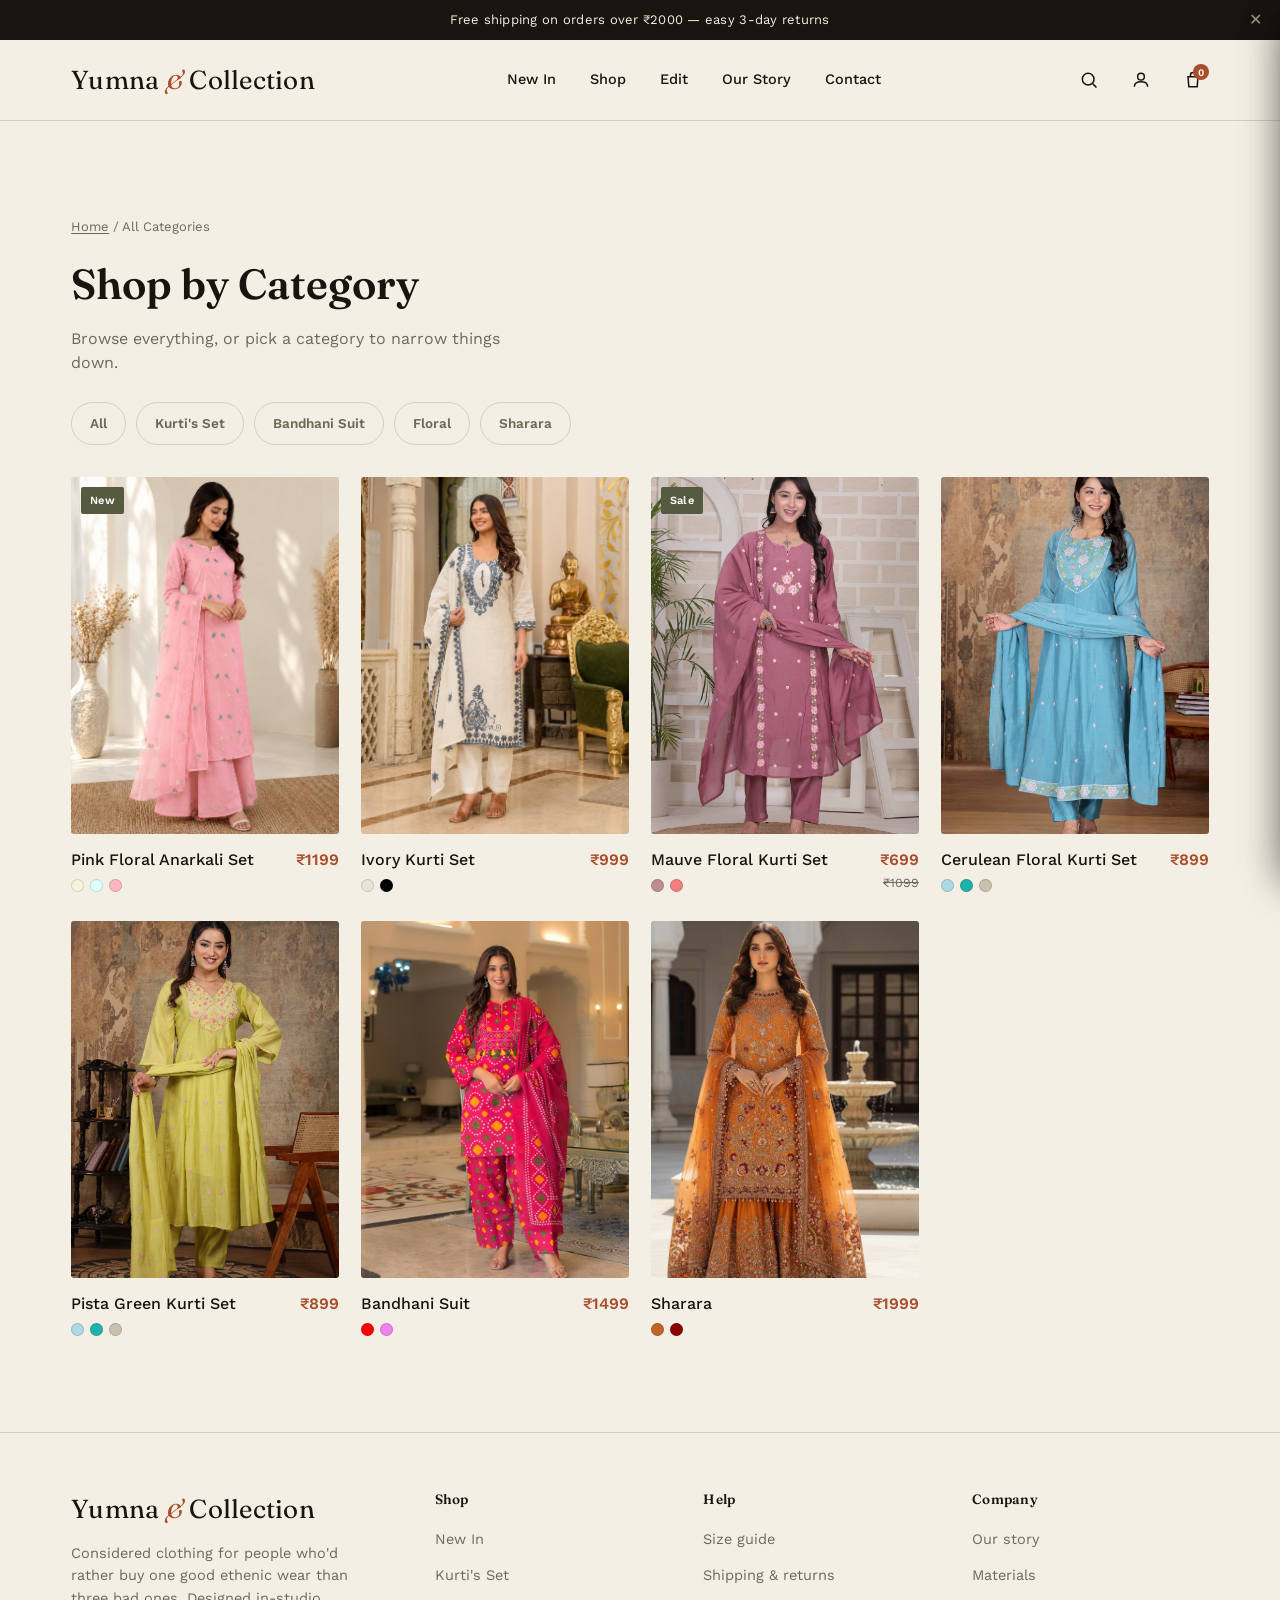
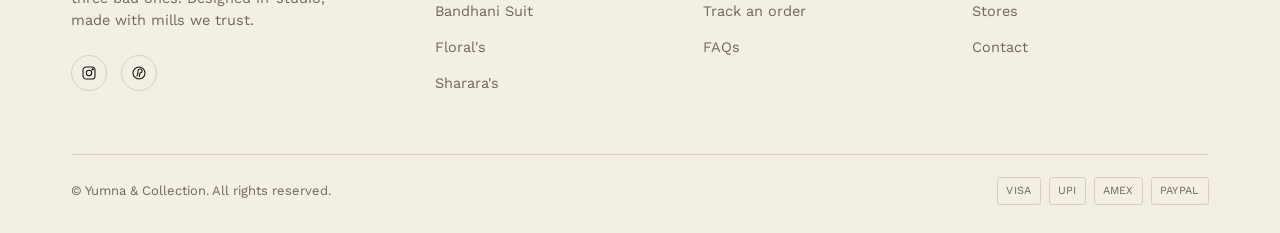
==== category.html @ 3f4271b2 "1 5" ====
<!DOCTYPE html>
<html lang="en">
<head>
    <meta charset="UTF-8">
    <meta name="viewport" content="width=device-width, initial-scale=1.0">
    <title>Shop by Category — Yumna Collection</title>
    <meta name="description" content="Browse Yumna Collection by category — Kurti's Set, Bandhani Suit, Floral, and Sharara.">
    <link rel="stylesheet" href="style.css">
    <link rel="stylesheet" href="responsive.css">
    <script src="script.js" defer></script>
    <script src="categories.js" defer></script>
    <link rel="preconnect" href="https://fonts.googleapis.com">
<link rel="preconnect" href="https://fonts.gstatic.com" crossorigin>
<link href="https://fonts.googleapis.com/css2?family=Fraunces:ital,opsz,wght@0,9..144,400;0,9..144,500;0,9..144,600;1,9..144,500&family=Work+Sans:wght@400;500;600&display=swap" rel="stylesheet">
</head>
<body>
    <!-- ================= ANNOUNCEMENT BAR ================= -->
<div class="announce" id="announceBar">
  Free shipping on orders over ₹2000 — easy 3-day returns
  <button id="announceClose" aria-label="Dismiss announcement">✕</button>
</div>

<!-- ================= HEADER =================
     Same header as index.html. Nav links point back to index.html's sections
     since those sections don't exist on this page. -->
<header class="site-header" id="siteHeader">
  <div class="wrap nav-row">
    <button class="menu-toggle" id="menuToggle" aria-label="Open menu" aria-expanded="false">
      <span></span><span></span><span></span>
    </button>

    <!-- REPLACE: brand name -->
    <a href="index.html" class="brand-mark">Yumna <em>&amp;</em> Collection</a>

    <nav class="primary-nav" aria-label="Primary">
      <a href="index.html#new-in">New In</a>
      <a href="index.html#category">Shop</a>
      <a href="index.html#lookbook">Edit</a>
      <a href="index.html#story">Our Story</a>
      <a href="index.html#contact">Contact</a>
    </nav>

    <div class="header-actions">
      <button class="icon-btn" id="searchOpen" aria-label="Search" aria-haspopup="true" aria-expanded="false">
        <svg viewBox="0 0 24 24" fill="none" stroke="currentColor" stroke-width="1.8"><circle cx="11" cy="11" r="7"/><line x1="21" y1="21" x2="16.65" y2="16.65"/></svg>
      </button>
      <a class="icon-btn" href="login.html" aria-label="Account, sign in or create account">
        <svg viewBox="0 0 24 24" fill="none" stroke="currentColor" stroke-width="1.8"><circle cx="12" cy="8" r="4"/><path d="M4 20c0-4 3.6-6 8-6s8 2 8 6"/></svg>
      </a>
      <button class="icon-btn bag-btn" id="cartOpen" aria-label="Bag" aria-haspopup="true" aria-expanded="false">
        <svg viewBox="0 0 24 24" fill="none" stroke="currentColor" stroke-width="1.8"><path d="M6 8h12l-1 12H7L6 8Z"/><path d="M9 8V6a3 3 0 0 1 6 0v2"/></svg>
        <span class="bag-count" id="bagCount" hidden>0</span>
      </button>
    </div>
  </div>
</header>

<!-- ================= MOBILE MENU PANEL ================= -->
<div class="scrim" id="scrim"></div>
<aside class="mobile-panel" id="mobilePanel">
  <div class="mobile-panel-head">
    <span class="brand-mark" style="font-size:20px;">Yumna <em>&amp;</em> Collection</span>
    <button class="icon-btn" id="panelClose" aria-label="Close menu">✕</button>
  </div>
  <nav aria-label="Mobile">
    <a href="index.html#new-in">New In</a>
    <a href="index.html#category">Shop</a>
    <a href="index.html#lookbook">Edit</a>
    <a href="index.html#story">Our Story</a>
    <a href="index.html#contact">Contact</a>
    <a href="login.html">Account</a>
  </nav>
</aside>

<!-- ================= SEARCH OVERLAY ================= -->
<!-- Filters the products already in the page (see .product-card below) — no backend needed. -->
<div class="search-overlay" id="searchOverlay">
  <div class="wrap search-overlay-inner">
    <div class="search-field">
      <svg viewBox="0 0 24 24" fill="none" stroke="currentColor" stroke-width="1.8"><circle cx="11" cy="11" r="7"/><line x1="21" y1="21" x2="16.65" y2="16.65"/></svg>
      <input type="text" id="searchInput" placeholder="Search products…" autocomplete="off" aria-label="Search products">
      <button class="icon-btn" id="searchClose" aria-label="Close search">✕</button>
    </div>
    <p class="search-hint" id="searchHint">Start typing to search across all products.</p>
    <div class="search-results" id="searchResults"></div>
  </div>
</div>

<!-- ================= CART DRAWER ================= -->
<!-- Client-side cart: items are stored in the browser's localStorage under "yc_cart",
     so they persist between visits on the same device/browser, including here. -->
<div class="scrim" id="cartScrim"></div>
<aside class="cart-drawer" id="cartDrawer" aria-label="Shopping bag">
  <div class="cart-head">
    <h3>Your Bag</h3>
    <button class="icon-btn" id="cartClose" aria-label="Close bag">✕</button>
  </div>
  <div class="cart-items" id="cartItems"><!-- populated by script.js --></div>
  <div class="cart-empty" id="cartEmpty">
    <p>Your bag is empty.</p>
  </div>
  <div class="cart-footer" id="cartFooter">
    <div class="cart-subtotal">
      <span>Subtotal</span>
      <strong id="cartSubtotal">₹0</strong>
    </div>
    <button class="btn btn-primary cart-checkout" id="cartCheckout">Checkout</button>
  </div>
</aside>

<main id="top">

  <!-- ================= CATEGORY PAGE HEAD ================= -->
  <section class="section category-page-head">
    <div class="wrap">
      <p class="breadcrumb"><a href="index.html">Home</a> / <span id="categoryTitle">All Categories</span></p>
      <h1 id="categoryHeading">Shop by Category</h1>
      <p class="lede">Browse everything, or pick a category to narrow things down.</p>

      <!-- data-cat on each tab must match a data-category value on the
           .product-card elements below, and the ?cat= value used in
           index.html's category-rail links. -->
      <div class="category-tabs" role="tablist" id="categoryTabs">
        <a href="category.html?cat=all" class="category-tab" data-cat="all">All</a>
        <a href="category.html?cat=kurti" class="category-tab" data-cat="kurti">Kurti's Set</a>
        <a href="category.html?cat=bandhani" class="category-tab" data-cat="bandhani">Bandhani Suit</a>
        <a href="category.html?cat=floral" class="category-tab" data-cat="floral">Floral</a>
        <a href="category.html?cat=sharara" class="category-tab" data-cat="sharara">Sharara</a>
      </div>
    </div>
  </section>

  <!-- ================= FILTERED PRODUCT GRID ================= -->
  <section class="section" style="padding-top:0;">
    <div class="wrap">

      <p class="category-empty" id="categoryEmpty" hidden>
        No products in this category yet — check back soon, or browse another category above.
      </p>

      <div class="product-grid">

        <!-- Same product cards as index.html's "This week's edit" — kept in sync
             manually since this is a static site. Each needs data-category so
             the tabs above can filter it; everything else (data-id/name/price/
             image) is what the cart and search already use. -->
        <div class="product-card" data-id="p1" data-name="Pink Floral Anarkali Set" data-price="1199" data-image="home/image/ph-main1.png" data-category="floral">
          <div class="product-media">
            <span class="product-tag">New</span>
            <img class="ph main" src="home/image/ph-main1.png" alt="Pink Floral Anarkali Set">
            <img class="ph alt" src="home/image/ph-alt1.png" alt="Pink Floral Anarkali Set Backview">
            <button class="product-quickadd">Quick add</button>
          </div>
          <div class="product-info">
            <div>
              <h3>Pink Floral Anarkali Set</h3>
              <div class="swatches">
                <i style="background:beige"></i><i style="background:lightcyan"></i><i style="background:lightpink"></i>
              </div>
            </div>
            <div class="product-price"><span class="now">₹1199</span></div>
          </div>
        </div>

        <div class="product-card" data-id="p2" data-name="Ivory Kurti Set" data-price="999" data-image="home/image/ph-main2.png" data-category="kurti">
          <div class="product-media">
            <img class="ph main" src="home/image/ph-main2.png" alt="Ivory Kurti Set">
            <img class="ph alt" src="home/image/ph-alt2.png" alt="Ivory Kurti Set backview">
            <button class="product-quickadd">Quick add</button>
          </div>
          <div class="product-info">
            <div>
              <h3>Ivory Kurti Set</h3>
              <div class="swatches">
                <i style="background:#e9e4d8"></i><i style="background:black"></i>
              </div>
            </div>
            <div class="product-price"><span class="now">₹999</span></div>
          </div>
        </div>

        <div class="product-card" data-id="p3" data-name="Mauve Floral Kurti Set" data-price="699" data-image="home/image/ph-main3.jpeg" data-category="kurti">
          <div class="product-media">
            <span class="product-tag">Sale</span>
            <img class="ph main" src="home/image/ph-main3.jpeg" alt="Mauve Floral Kurti Set">
            <img class="ph alt" src="home/image/ph-alt3.png" alt="Mauve Floral Kurta Set Backview">
            <button class="product-quickadd">Quick add</button>
          </div>
          <div class="product-info">
            <div>
              <h3>Mauve Floral Kurti Set</h3>
              <div class="swatches">
                <i style="background:rosybrown"></i><i style="background:lightcoral"></i>
              </div>
            </div>
            <div class="product-price"><span class="now">₹699</span><span class="was">₹1099</span></div>
          </div>
        </div>

        <div class="product-card" data-id="p4" data-name="Cerulean Floral Kurti Set" data-price="899" data-image="home/image/ph-main4.jfif" data-category="floral">
          <div class="product-media">
            <img class="ph main" src="home/image/ph-main4.jfif" alt="Cerulean Floral Kurti Set">
            <img class="ph alt" src="home/image/ph-alt4.png" alt="Cerulean Floral Set Backview">
            <button class="product-quickadd">Quick add</button>
          </div>
          <div class="product-info">
            <div>
              <h3>Cerulean Floral Kurti Set</h3>
              <div class="swatches">
                <i style="background:lightblue"></i><i style="background:lightseagreen"></i><i style="background:#c9c0af"></i>
              </div>
            </div>
            <div class="product-price"><span class="now">₹899</span></div>
          </div>
        </div>
		
		<div class="product-card" data-id="p5" data-name="Pista Green Kurti Set" data-price="899" data-image="home/image/ph-main4.jfif" data-category="kurti">
          <div class="product-media">
            <img class="ph main" src="home/image/kurti-category (1).jpeg" alt="Pista Green Kurti Set">
            <img class="ph alt" src="home/image/kurti-category back 1.png" alt="Pista Green Kurti Set">
            <button class="product-quickadd">Quick add</button>
          </div>
          <div class="product-info">
            <div>
              <h3>Pista Green Kurti Set</h3>
              <div class="swatches">
                <i style="background:lightblue"></i><i style="background:lightseagreen"></i><i style="background:#c9c0af"></i>
              </div>
            </div>
            <div class="product-price"><span class="now">₹899</span></div>
          </div>
        </div>

        <div class="product-card" data-id="p6" data-name="Bandhani Suit" data-price="1499" data-image="home/image/bandhani.png" data-category="Bandhani">
          <div class="product-media">
            <img class="ph main" src="home/image/bandhani.png" alt="Bandhani Suit">
            <img class="ph alt" src="home/image/bandhani-back.png" alt="Bandhani Suit backview">
            <button class="product-quickadd">Quick add</button>
          </div>
          <div class="product-info">
            <div>
              <h3>Bandhani Suit</h3>
              <div class="swatches">
                <i style="background:red"></i><i style="background:violet"></i>
              </div>
            </div>
            <div class="product-price"><span class="now">₹1499</span></div>
          </div>
        </div>

        <div class="product-card" data-id="p7" data-name="Sharara" data-price="1999" data-image="home/image/bandhani.png" data-category="Bandhani">
          <div class="product-media">
            <img class="ph main" src="home/image/sharara.png" alt="Sharara">
            <img class="ph alt" src="home/image/sharara-back.png" alt="Sharara backview">
            <button class="product-quickadd">Quick add</button>
          </div>
          <div class="product-info">
            <div>
              <h3>Sharara</h3>
              <div class="swatches">
                <i style="background:#C26426"></i><i style="background:darkred"></i>
              </div>
            </div>
            <div class="product-price"><span class="now">₹1999</span></div>
          </div>
        </div>

        <!-- No Bandhani Suit or Sharara products yet — add new .product-card
             blocks here with data-category="bandhani" or data-category="sharara"
             (copy one of the blocks above) and they'll show up under those tabs
             automatically. -->

      </div>
    </div>
  </section>

</main>

<!-- ================= FOOTER ================= -->
<footer>
  <div class="wrap">
    <div class="footer-grid">
      <div class="footer-brand">
        <!-- REPLACE: brand name -->
        <span class="brand-mark">Yumna <em>&amp;</em> Collection</span>
        <p>Considered clothing for people who'd rather buy one good ethenic wear than three bad ones. Designed in-studio, made with mills we trust.</p>
        <div class="footer-social" aria-label="Social links">
          <a href="https://www.instagram.com/" aria-label="Instagram"><svg viewBox="0 0 24 24" fill="none" stroke="currentColor" stroke-width="1.6"><rect x="3" y="3" width="18" height="18" rx="5"/><circle cx="12" cy="12" r="4"/><circle cx="17.5" cy="6.5" r="1"/></svg></a>
          <a href="https://in.pinterest.com/" aria-label="Pinterest"><svg viewBox="0 0 24 24" fill="none" stroke="currentColor" stroke-width="1.6"><circle cx="12" cy="12" r="9"/><path d="M9 17c1-3 1.5-6 1.5-8a3 3 0 1 1 3 3c-.5 2-1 4.5-1 6"/></svg></a>
        </div>
      </div>

      <div class="footer-col">
        <h4>Shop</h4>
        <ul>
          <li><a href="index.html#bestsellers">New In</a></li>
          <li><a href="category.html?cat=kurti">Kurti's Set</a></li>
          <li><a href="category.html?cat=bandhani">Bandhani Suit</a></li>
          <li><a href="category.html?cat=floral">Floral's</a></li>
          <li><a href="category.html?cat=sharara">Sharara's</a></li>
        </ul>
      </div>

      <div class="footer-col">
        <h4>Help</h4>
        <ul>
          <li><a href="#">Size guide</a></li>
          <li><a href="#">Shipping &amp; returns</a></li>
          <li><a href="#">Track an order</a></li>
          <li><a href="#">FAQs</a></li>
        </ul>
      </div>

      <div class="footer-col">
        <h4>Company</h4>
        <ul>
          <li><a href="index.html#story">Our story</a></li>
          <li><a href="#">Materials</a></li>
          <li><a href="#">Stores</a></li>
          <li><a href="index.html#contact">Contact</a></li>
        </ul>
      </div>
    </div>

    <div class="footer-bottom">
      <span>© <span id="year"></span> Yumna &amp; Collection. All rights reserved.</span>
      <div class="payments">
        <span>VISA</span><span>UPI</span><span>AMEX</span><span>PAYPAL</span>
      </div>
    </div>
  </div>
</footer>

<button class="to-top" id="toTop" aria-label="Back to top">
  <svg viewBox="0 0 24 24" fill="none" stroke="currentColor" stroke-width="2"><path d="M12 19V5M5 12l7-7 7 7"/></svg>
</button>
</body>
</html>
---- style.css ----
/* =====================================================================
   DESIGN TOKENS
   Change these and the whole site restyles.
===================================================================== */
:root{
  --ink:        #18140f;   /* near-black text / dark surfaces */
  --ivory:      #f4efe4;   /* main background */
  --paper:      #fbf8f2;   /* card / raised surface */
  --clay:       #a94e2d;   /* primary accent — buttons, prices, links */
  --olive:      #565a40;   /* secondary accent — tags, small marks */
  --line:       #d8cfbd;   /* borders / dividers */
  --muted:      #6f6858;   /* secondary text */

  --font-display: 'Fraunces', Georgia, serif;
  --font-body:    'Work Sans', -apple-system, sans-serif;

  --container: 1240px;
  --gutter: clamp(20px, 4vw, 56px);
}

*,*::before,*::after{ box-sizing: border-box; }
html{ scroll-behavior: smooth; }
@media (prefers-reduced-motion: reduce){
  html{ scroll-behavior: auto; }
  *{ animation-duration: 0.001ms !important; transition-duration: 0.001ms !important; }
}

body{
  margin:0;
  background: var(--ivory);
  color: var(--ink);
  font-family: var(--font-body);
  font-size: 16px;
  line-height: 1.55;
  -webkit-font-smoothing: antialiased;
}

img{ max-width:100%; display:block; }
a{ color:inherit; text-decoration:none; }
button{ font-family:inherit; cursor:pointer; }
ul{ margin:0; padding:0; list-style:none; }
h1,h2,h3,h4{ margin:0; font-family: var(--font-display); font-weight:600; }
p{ margin:0; }

.wrap{
  max-width: var(--container);
  margin-inline:auto;
  padding-inline: var(--gutter);
}

:focus-visible{
  outline: 2px solid var(--clay);
  outline-offset: 3px;
}

/* placeholder-image helper: a soft frame so swapped-in photos read as intentional crops */
.ph{
  width:100%; height:100%; object-fit:cover; display:block;
  background: var(--paper);
}

/* =====================================================================
   ANNOUNCEMENT BAR
===================================================================== */
.announce{
  background: var(--ink);
  color: var(--ivory);
  text-align:center;
  font-size: 13px;
  letter-spacing: .02em;
  padding: 10px var(--gutter);
  position: relative;
}
.announce button{
  position:absolute; right:14px; top:50%; transform:translateY(-50%);
  background:none; border:none; color: var(--ivory); opacity:.6;
  font-size:16px; line-height:1; padding:4px;
}
.announce button:hover{ opacity:1; }

/* =====================================================================
   HEADER
===================================================================== */
header.site-header{
  position: sticky; top:0; z-index: 60;
  background: var(--ivory);
  border-bottom: 1px solid var(--line);
  transition: box-shadow .25s ease, padding .25s ease;
}
header.site-header.is-scrolled{
  box-shadow: 0 6px 20px -12px rgba(24,20,15,.35);
}
.nav-row{
  display:flex; align-items:center; justify-content:space-between;
  padding-block: 20px;
  transition: padding-block .25s ease;
}
header.site-header.is-scrolled .nav-row{ padding-block: 12px; }

.brand-mark{
  font-family: var(--font-display);
  font-size: 26px;
  letter-spacing: .01em;
  white-space: nowrap;
}
.brand-mark em{ font-style: italic; color: var(--clay); }

nav.primary-nav{ display:flex; gap: 34px; }
nav.primary-nav a{
  font-size: 14.5px;
  font-weight: 500;
  position: relative;
  padding-block: 4px;
}
nav.primary-nav a::after{
  content:"";
  position:absolute; left:0; right:0; bottom:-2px;
  height:1px; background: var(--ink);
  transform: scaleX(0); transform-origin: right;
  transition: transform .25s ease;
}
nav.primary-nav a:hover::after{ transform: scaleX(1); transform-origin: left; }

.header-actions{ display:flex; align-items:center; gap: 20px; }
.icon-btn{
  background:none; border:none; padding:6px;
  display:flex; align-items:center; justify-content:center;
  color: var(--ink);
}
.icon-btn svg{ width:20px; height:20px; }
.bag-btn{ position:relative; }
.bag-count{
  position:absolute; top:0; right:0;
  background: var(--clay); color:#fff;
  font-size:10px; font-weight:600;
  width:16px; height:16px; border-radius:50%;
  display:flex; align-items:center; justify-content:center;
}

.menu-toggle{
  display:none; background:none; border:none;
  width: 30px; height:20px; position:relative;
}
.menu-toggle span{
  position:absolute; left:0; right:0; height:2px; background:var(--ink);
  transition: transform .25s ease, opacity .25s ease, top .25s ease;
}
.menu-toggle span:nth-child(1){ top:0; }
.menu-toggle span:nth-child(2){ top:9px; }
.menu-toggle span:nth-child(3){ top:18px; }
.menu-toggle.is-open span:nth-child(1){ top:9px; transform: rotate(45deg); }
.menu-toggle.is-open span:nth-child(2){ opacity:0; }
.menu-toggle.is-open span:nth-child(3){ top:9px; transform: rotate(-45deg); }

/* =====================================================================
   HERO
===================================================================== */
.hero{
  position: relative;
  padding-block: clamp(40px, 6vw, 72px);
}
.hero-grid{
  display:grid;
  grid-template-columns: 0.95fr 1.15fr;
  align-items:center;
  gap: clamp(24px, 5vw, 64px);
}
.hero-copy{ opacity:0; transform: translateY(18px); animation: rise .8s ease forwards .15s; }
.hero-eyebrow{
  color: var(--olive);
  font-size: 13.5px;
  font-weight: 600;
  margin-bottom: 18px;
}
.hero h1{
  font-size: clamp(38px, 5.2vw, 68px);
  line-height: 1.04;
  letter-spacing: -0.01em;
}
.hero h1 .accent{ font-style: italic; color: var(--clay); font-weight:500; }
.hero p.lede{
  margin-top: 22px;
  max-width: 42ch;
  color: var(--muted);
  font-size: 17px;
}
.hero-ctas{ display:flex; gap:16px; margin-top: 34px; flex-wrap:wrap; }

.btn{
  display:inline-flex; align-items:center; gap:10px;
  padding: 14px 28px;
  font-size: 14.5px; font-weight:600;
  border-radius: 2px;
  border:1px solid var(--ink);
  transition: background .2s ease, color .2s ease, border-color .2s ease, transform .15s ease;
}
.btn-primary{ background: var(--ink); color: var(--ivory); }
.btn-primary:hover{ background: var(--clay); border-color: var(--clay); transform: translateY(-1px); }
.btn-ghost{ background:transparent; color:var(--ink); }
.btn-ghost:hover{ background: var(--ink); color: var(--ivory); }

.hero-stats{
  display:flex; gap: 34px; margin-top: 46px;
  padding-top: 26px; border-top: 1px solid var(--line);
  max-width: 46ch;
}
.hero-stats div strong{ display:block; font-family: var(--font-display); font-size: 22px; }
.hero-stats div span{ font-size: 12.5px; color: var(--muted); }

.hero-media{
  position:relative;
  opacity:0; transform: translateY(18px); animation: rise .8s ease forwards .3s;
}
.hero-media .frame-1{
  aspect-ratio: 4/5; overflow:hidden; border-radius: 3px;
}
.hero-media .frame-2{
  position:absolute; width: 45%; aspect-ratio: 3/4;
  bottom: -8%; left: -12%;
  border: 6px solid var(--ivory);
  overflow:hidden; border-radius: 3px;
  box-shadow: 0 20px 40px -18px rgba(24,20,15,.4);
}
.hero-tag{
  position:absolute; top: 24px; right: -18px;
  background: var(--paper); border:1px solid var(--line);
  padding: 12px 16px; border-radius: 2px;
  font-size: 12.5px; max-width: 170px;
  box-shadow: 0 14px 30px -18px rgba(24,20,15,.35);
}
.hero-tag:hover{
  background-color: var(--clay);
  color: #fff;
  transition: 0.3s;
}
.hero-tag strong{ display:block; font-family: var(--font-display); font-size:15px; margin-bottom:2px; }

@keyframes rise{ to{ opacity:1; transform: translateY(0); } }

/* =====================================================================
   CATEGORY RAIL
===================================================================== */
.section{ padding-block: clamp(56px, 8vw, 96px); }
.section-head{
  display:flex; align-items:flex-end; justify-content:space-between;
  gap: 24px; margin-bottom: 36px; flex-wrap:wrap;
}
.section-head h2{ font-size: clamp(28px, 3.4vw, 40px); }
.section-head p{ color: var(--muted); max-width: 46ch; margin-top:10px; }
.section-link{ font-size:14px; font-weight:600; border-bottom:1px solid var(--ink); padding-bottom:2px; white-space:nowrap; }

.category-rail{
  display:grid;
  grid-template-columns: repeat(4, 1fr);
  gap: 18px;
}
.category-card{
  position:relative; aspect-ratio: 3/4; overflow:hidden; border-radius:3px;
  display:flex; align-items:flex-end;
}
.category-card img{ position:absolute; inset:0; width:100%; height:100%; object-fit:cover; transition: transform .5s ease; }
.category-card:hover img{ transform: scale(1.06); }
.category-card::after{
  content:""; position:absolute; inset:0;
  background: linear-gradient(180deg, rgba(24,20,15,0) 45%, rgba(24,20,15,.62) 100%);
}
.category-card .label{
  position:relative; z-index:1; color:#fff; padding: 20px;
  font-family: var(--font-display); font-size: 20px;
}
.category-card .label span{
  display:block; font-family: var(--font-body); font-size:12.5px; font-weight:500;
  opacity:.85; margin-top:4px;
}

/* =====================================================================
   PRODUCT GRID
===================================================================== */
.product-grid{
  display:grid;
  grid-template-columns: repeat(4, 1fr);
  gap: 28px 22px;
}
.product-card{ display:flex; flex-direction:column; }
.product-media{
  position:relative; aspect-ratio: 3/4; overflow:hidden; border-radius:3px;
  background: var(--paper);
}
.product-media img{
  position:absolute; inset:0; width:100%; height:100%; object-fit:cover;
  transition: opacity .35s ease;
}
.product-media img.alt{ opacity:0; }
.product-card:hover .product-media img.main{ opacity:0; }
.product-card:hover .product-media img.alt{ opacity:1; }

.product-quickadd{
  position:absolute; left:10px; right:10px; bottom:10px;
  background: var(--ivory); border:1px solid var(--ink);
  font-size:12.5px; font-weight:600; padding:10px;
  text-align:center; border-radius:2px;
  opacity:0; transform: translateY(8px);
  transition: opacity .2s ease, transform .2s ease, background .2s ease, color .2s ease;
}
.product-card:hover .product-quickadd{ opacity:1; transform:translateY(0); }
.product-quickadd:hover{ background: var(--ink); color: var(--ivory); }

.product-tag{
  position:absolute; top:10px; left:10px; z-index:2;
  background: var(--olive); color:#fff; font-size:11px; font-weight:600;
  padding: 5px 9px; border-radius: 2px; letter-spacing:.02em;
}

.product-info{ padding-top: 14px; display:flex; justify-content:space-between; gap:10px; }
.product-info h3{ font-size:16px; font-weight:500; font-family: var(--font-body); }
.product-info .swatches{ margin-top:6px; display:flex; gap:6px; }
.product-info .swatches i{ width:13px; height:13px; border-radius:50%; display:inline-block; border:1px solid rgba(0,0,0,.15); }
.product-price{ text-align:right; white-space:nowrap; }
.product-price .now{ font-weight:600; color: var(--clay); }
.product-price .was{ display:block; font-size:12.5px; color: var(--muted); text-decoration: line-through; }

/* =====================================================================
   LOOKBOOK BANNER
===================================================================== */
.lookbook{
  position: relative;
  min-height: 65vh;
  display:flex; align-items:center;
  overflow:hidden;
  color:#fff;
}
.lookbook img{
  position:absolute; inset:0; width:100%; height:100%; object-fit:cover;
  z-index:0; transform: scale(1.02);
}
.lookbook::before{
  content:""; position:absolute; inset:0; z-index:1;
  background: linear-gradient(100deg, rgba(20,17,12,.78) 0%, rgba(20,17,12,.35) 55%, rgba(20,17,12,0) 85%);
}
.lookbook-content{ position:relative; z-index:2; max-width: 480px; }
.lookbook-content .hero-eyebrow{ color: #d8cfbd; }
.lookbook-content h2{ font-size: clamp(30px, 4vw, 46px); color:#fff; line-height:1.1; }
.lookbook-content p{ margin-top:18px; color: rgba(255,255,255,.82); max-width: 40ch; }
.lookbook-content .btn-ghost{ border-color:#fff; color:#fff; margin-top: 28px; }
.lookbook-content .btn-ghost:hover{ background:#fff; color: var(--ink); }

/* =====================================================================
   VALUES / STORY STRIP
===================================================================== */
.values{
  display:grid; grid-template-columns: repeat(3,1fr);
  gap: 40px;
  border-top:1px solid var(--line); border-bottom:1px solid var(--line);
  padding-block: 48px;
}
.value-item .glyph{
  width:40px; height:40px; margin-bottom:18px;
  color: var(--clay);
}
.value-item h3{ font-size:18px; margin-bottom:8px; }
.value-item p{ color: var(--muted); font-size:14.5px; max-width: 34ch; }

/* /* =====================================================================
   GALLERY STRI[
===================================================================== 
.gallery-strip{
  display:grid; grid-template-columns: repeat(5,1fr); gap:14px;
}
.gallery-strip a{ position:relative; aspect-ratio: 1/1; overflow:hidden; border-radius:3px; }
.gallery-strip img{ width:100%; height:100%; object-fit:cover; transition: transform .5s ease; }
.gallery-strip a:hover img{ transform: scale(1.08); }
.gallery-strip a::after{
  content: attr(data-tag); position:absolute; left:10px; bottom:10px; color:#fff;
  font-size:12px; font-weight:600; opacity:0; transition:opacity .2s ease;
}
.gallery-strip a:hover::after{ opacity:1; }
.gallery-strip a::before{
  content:""; position:absolute; inset:0; background: rgba(24,20,15,.25);
  opacity:0; transition:opacity .2s ease;
}
.gallery-strip a:hover::before{ opacity:1; } */

/* =====================================================================
   NEWSLETTER
===================================================================== */
.newsletter{
  background: var(--ink); color: var(--ivory);
  border-radius: 4px;
  padding: clamp(36px, 5vw, 56px);
  display:grid; grid-template-columns: 1.1fr 1fr; gap: 30px; align-items:center;
}
.newsletter h2{ color:#fff; font-size: clamp(24px, 2.6vw, 32px); }
.newsletter p{ color: rgba(244,239,228,.7); margin-top:10px; max-width: 42ch; }
.newsletter-form{ display:flex; gap:10px; flex-wrap:wrap; }
.newsletter-form input{
  flex:1; min-width: 200px;
  background: transparent; border:1px solid rgba(244,239,228,.4);
  color:#fff; padding: 14px 16px; border-radius:2px; font-size:14.5px;
}
.newsletter-form input::placeholder{ color: rgba(244,239,228,.55); }
.newsletter-form input:focus{ outline:none; border-color:#fff; }
.newsletter-form button{
  background: var(--clay); color:#fff; border:none;
  padding: 14px 26px; font-weight:600; font-size:14.5px; border-radius:2px;
  transition: background .2s ease;
}
.newsletter-form button:hover{ background:#c25d38; }
.newsletter-note{
  font-size:12.5px; margin-top:10px; color: rgba(244,239,228,.65); min-height: 18px;
}
.newsletter-note.success{ color: #cfe0b8; }

/* =====================================================================
   FOOTER
===================================================================== */
footer{ border-top:1px solid var(--line); padding-block: 56px 28px; }
.footer-grid{
  display:grid; grid-template-columns: 1.4fr repeat(3, 1fr); gap: 32px;
}
.footer-brand p{ color: var(--muted); font-size:14.5px; margin-top:14px; max-width:32ch; }
.footer-social{ display:flex; gap:14px; margin-top:22px; }
.footer-social a{
  width:36px; height:36px; border:1px solid var(--line); border-radius:50%;
  display:flex; align-items:center; justify-content:center; transition: background .2s ease, color .2s ease;
}
.footer-social a:hover{ background: var(--ink); color: var(--ivory); }
.footer-social svg{ width:16px; height:16px; }

.footer-col h4{ font-size:13.5px; font-weight:600; margin-bottom:18px; letter-spacing:.02em; }
.footer-col ul li{ margin-bottom:11px; }
.footer-col a{ font-size:14.5px; color: var(--muted); transition: color .15s ease; }
.footer-col a:hover{ color: var(--ink); }

.footer-bottom{
  margin-top: 48px; padding-top: 22px; border-top:1px solid var(--line);
  display:flex; justify-content:space-between; align-items:center; flex-wrap:wrap; gap:12px;
  font-size:13px; color: var(--muted);
}
.footer-bottom .payments{ display:flex; gap:8px; }
.footer-bottom .payments span{
  border:1px solid var(--line); border-radius:3px; padding:4px 8px; font-size:11px; letter-spacing:.03em;
}

/* back to top */
.to-top{
  position: fixed; right: 22px; bottom: 22px; z-index: 50;
  width: 44px; height:44px; border-radius:50%;
  background: var(--ink); color: var(--ivory); border:none;
  display:flex; align-items:center; justify-content:center;
  opacity:0; pointer-events:none; transform: translateY(10px);
  transition: opacity .25s ease, transform .25s ease;
}
.to-top.is-visible{ opacity:1; pointer-events:auto; transform:translateY(0); }
.to-top svg{ width:18px; height:18px; }

/* =====================================================================
   MOBILE MENU PANEL
===================================================================== */
.mobile-panel{
  position: fixed; inset: 0 0 0 auto; width: min(340px, 86vw);
  background: var(--ivory); z-index: 90;
  transform: translateX(100%); transition: transform .3s ease;
  padding: 22px var(--gutter); overflow-y:auto;
  box-shadow: -14px 0 40px -20px rgba(0,0,0,.4);
}
.mobile-panel.is-open{ transform: translateX(0); }
.mobile-panel-head{ display:flex; justify-content:space-between; align-items:center; margin-bottom: 30px; }
.mobile-panel nav a{
  display:block; padding: 14px 0; font-size: 18px; font-family: var(--font-display);
  border-bottom: 1px solid var(--line);
}
.scrim{
  position:fixed; inset:0; background: rgba(24,20,15,.4); z-index:80;
  opacity:0; pointer-events:none; transition: opacity .3s ease;
}
.scrim.is-visible{ opacity:1; pointer-events:auto; }
/* =====================================================================
   SEARCH OVERLAY
   Paste this whole block onto the END of your existing style.css.
   It relies on --ivory, --clay, --font-display, --font-body and
   .icon-btn / .wrap already being defined earlier in that file.
===================================================================== */
.search-overlay{
  position: fixed; inset: 0; z-index: 95;
  background: rgba(24,20,15,.92);
  color: var(--ivory);
  opacity: 0; pointer-events: none;
  transform: translateY(-8px);
  transition: opacity .25s ease, transform .25s ease;
  overflow-y: auto;
}
.search-overlay.is-open{ opacity: 1; pointer-events: auto; transform: translateY(0); }
.search-overlay-inner{ padding-block: clamp(60px, 10vh, 110px) 60px; }

.search-field{
  display:flex; align-items:center; gap: 16px;
  border-bottom: 1px solid rgba(244,239,228,.35);
  padding-bottom: 18px;
}
.search-field svg{ width:22px; height:22px; flex-shrink:0; opacity:.8; }
.search-field input{
  flex:1; background:none; border:none; color:#fff;
  font-family: var(--font-display); font-size: clamp(22px, 3.4vw, 34px);
  outline: none;
}
.search-field input::placeholder{ color: rgba(244,239,228,.45); }
.search-field .icon-btn{ color:#fff; }

.search-hint{ margin-top: 18px; font-size: 13.5px; color: rgba(244,239,228,.55); }

.search-results{ margin-top: 26px; display:flex; flex-direction:column; gap: 4px; }
.search-result{
  display:flex; align-items:center; gap: 16px; width:100%;
  padding: 12px 8px; border-radius: 3px; text-align:left;
  background:none; border:none; color:inherit; font:inherit;
  transition: background .15s ease;
}
.search-result:hover, .search-result:focus-visible{ background: rgba(244,239,228,.08); }
.search-result img{
  width: 52px; height: 66px; object-fit: cover; border-radius: 2px; flex-shrink:0;
}
.search-result .sr-info{ flex:1; min-width:0; }
.search-result .sr-info h4{ font-family: var(--font-body); font-weight:500; font-size:15px; }
.search-result .sr-price{ font-weight:600; color: var(--clay); font-size:14px; white-space:nowrap; }
.search-no-results{ font-size: 14px; color: rgba(244,239,228,.6); padding: 12px 8px; }








/* Page-specific layout — only used on this page, so it's kept here
     instead of in style.css. Relies on --ink, --ivory, --paper, --line,
     --muted, --clay, --font-body, --font-display and .btn / .btn-primary
     already being defined in style.css. */
.auth-page{
    min-height: 100vh;
    display:flex; align-items:center; justify-content:center;
    padding: var(--gutter, 24px);
    background: var(--ivory);
  }
  .auth-card{
    width: 100%; max-width: 420px;
    background: var(--paper);
    border: 1px solid var(--line);
    border-radius: 4px;
    padding: clamp(28px, 5vw, 44px);
  }
  .auth-brand{ text-align:center; margin-bottom: 30px; }
  .auth-brand .brand-mark{ font-size: 24px; }
  .auth-tabs{
    display:flex; border: 1px solid var(--line); border-radius: 3px;
    overflow:hidden; margin-bottom: 28px;
  }
  .auth-tabs button{
    flex:1; padding: 12px; font-size: 14px; font-weight:600;
    background: transparent; border:none; color: var(--muted);
    transition: background .2s ease, color .2s ease;
  }
  .auth-tabs button.is-active{ background: var(--ink); color: var(--ivory); }
  .auth-form{ display:none; flex-direction:column; gap: 16px; }
  .auth-form.is-active{ display:flex; }
  .auth-field{ display:flex; flex-direction:column; gap: 6px; }
  .auth-field label{ font-size: 13px; font-weight:600; }
  .auth-field input{
    padding: 12px 14px; border: 1px solid var(--line); border-radius: 2px;
    font-family: var(--font-body); font-size: 14.5px; background: var(--ivory);
  }
  .auth-field input:focus{ outline: none; border-color: var(--ink); }
  .auth-error{ font-size: 12.5px; color: var(--clay); min-height: 16px; }
  .auth-submit{ margin-top: 4px; justify-content:center; }
  .auth-foot{
    text-align:center; margin-top: 22px; font-size: 13.5px; color: var(--muted);
  }
  .auth-foot a{ font-weight:600; color: var(--ink); border-bottom: 1px solid var(--ink); }
  .auth-back{
    display:inline-flex; align-items:center; gap:8px;
    font-size: 13.5px; margin-bottom: 22px; color: var(--muted);
  }
  .auth-back:hover{ color: var(--ink); }


  /* =====================================================================
   CART DRAWER
   Paste this whole block onto the END of your existing style.css,
   after the search-overlay block you added earlier.
   Relies on --ink, --ivory, --paper, --line, --muted, --clay,
   --font-display, --font-body, .icon-btn, .btn, .btn-primary and
   .scrim (used by your mobile menu) already being defined.
===================================================================== */
.cart-drawer{
  position: fixed; inset: 0 0 0 auto; width: min(420px, 92vw);
  background: var(--ivory); z-index: 96;
  transform: translateX(100%); transition: transform .3s ease;
  display:flex; flex-direction:column;
  box-shadow: -14px 0 40px -20px rgba(0,0,0,.4);
}
.cart-drawer.is-open{ transform: translateX(0); }

.cart-head{
  display:flex; align-items:center; justify-content:space-between;
  padding: 22px var(--gutter, 24px);
  border-bottom: 1px solid var(--line);
}
.cart-head h3{ font-size: 20px; }

.cart-items{
  flex:1; overflow-y:auto; padding: 12px var(--gutter, 24px);
  display:flex; flex-direction:column; gap: 18px;
}
.cart-line{
  display:flex; gap: 14px; padding-block: 14px;
  border-bottom: 1px solid var(--line);
}
.cart-line img{
  width: 68px; height: 86px; object-fit:cover; border-radius:2px; flex-shrink:0;
  background: var(--paper);
}
.cart-line-info{ flex:1; display:flex; flex-direction:column; gap:6px; min-width:0; }
.cart-line-info h4{ font-family: var(--font-body); font-weight:500; font-size:15px; }
.cart-line-info .cart-line-price{ font-size: 13.5px; color: var(--muted); }
.cart-line-controls{
  display:flex; align-items:center; justify-content:space-between; margin-top:auto;
}
.qty-stepper{
  display:flex; align-items:center; border:1px solid var(--line); border-radius:2px;
}
.qty-stepper button{
  background:none; border:none; width:26px; height:26px; font-size:15px; line-height:1;
  display:flex; align-items:center; justify-content:center; color: var(--ink);
}
.qty-stepper button:hover{ background: var(--paper); }
.qty-stepper span{ min-width: 22px; text-align:center; font-size:13.5px; }
.cart-line-remove{
  background:none; border:none; font-size:12.5px; color: var(--muted);
  text-decoration:underline; text-underline-offset:2px;
}
.cart-line-remove:hover{ color: var(--clay); }

.cart-empty{
  flex:1; display:flex; align-items:center; justify-content:center;
  color: var(--muted); font-size:14.5px; padding: 40px var(--gutter, 24px);
}

.cart-footer{
  padding: 20px var(--gutter, 24px) 26px;
  border-top: 1px solid var(--line);
}
.cart-subtotal{
  display:flex; justify-content:space-between; align-items:center;
  font-size: 15px; margin-bottom: 16px;
}
.cart-subtotal strong{ font-family: var(--font-display); font-size: 19px; }
.cart-checkout{ width:100%; justify-content:center; }

.icon-btn.bag-btn{ position: relative; }

@media (max-width: 480px){
  .cart-drawer{ width: 100vw; }
}




/* =====================================================================
   CATEGORY PAGE (category.html)
   Paste this whole block onto the END of your existing style.css,
   after the search-overlay and cart-drawer blocks you added earlier.
   Relies on --ink, --ivory, --muted, --line, --clay, --font-display
   already being defined.
===================================================================== */
.category-page-head{ padding-bottom: 32px; }
.breadcrumb{
  font-size: 13px; color: var(--muted); margin-bottom: 14px;
}
.breadcrumb a{ color: var(--muted); text-decoration: underline; text-underline-offset: 2px; }
.breadcrumb a:hover{ color: var(--ink); }

.category-page-head h1{ font-size: clamp(28px, 3.6vw, 42px); }
.category-page-head .lede{ color: var(--muted); margin-top: 10px; max-width: 46ch; }

.category-tabs{
  display:flex; flex-wrap:wrap; gap: 10px;
  margin-top: 26px;
}
.category-tab{
  padding: 10px 18px;
  border: 1px solid var(--line);
  border-radius: 999px;
  background: transparent;
  font-size: 13.5px; font-weight: 600;
  color: var(--muted);
  transition: background .2s ease, color .2s ease, border-color .2s ease;
}
.category-tab:hover{ border-color: var(--ink); color: var(--ink); }
.category-tab.is-active{
  background: var(--ink); border-color: var(--ink); color: var(--ivory);
}

.category-empty{
  text-align:center; color: var(--muted); font-size: 14.5px;
  padding: 60px 20px; border: 1px dashed var(--line); border-radius: 4px;
  margin-bottom: 12px;
}

@media (max-width: 640px){
  .category-tabs{ gap: 8px; }
  .category-tab{ padding: 9px 14px; font-size: 13px; }
}
---- responsive.css ----
/* =====================================================================
   RESPONSIVE
===================================================================== */
@media (max-width: 1024px){
  .category-rail{ grid-template-columns: repeat(2,1fr); }
  .product-grid{ grid-template-columns: repeat(2,1fr); }
  .gallery-strip{ grid-template-columns: repeat(3,1fr); }
  .footer-grid{ grid-template-columns: 1fr 1fr; }
  .values{ grid-template-columns: 1fr; gap:28px; }
}

@media (max-width: 860px){
  nav.primary-nav{ display:none; }
  .menu-toggle{ display:block; }
  .header-actions{ gap:12px; }
  .hero-grid{ grid-template-columns: 1fr; }
  .hero-media{ order:-1; }
  .hero-media .frame-2{ display:none; }
  .hero-tag{ display:none; }
  .lookbook{ min-height: 52vh; }
  .newsletter{ grid-template-columns: 1fr; }
}

@media (max-width: 640px){
  .category-rail{ grid-template-columns: repeat(2,1fr); gap:10px; }
  .product-grid{ grid-template-columns: repeat(2,1fr); gap: 20px 12px; }
  .gallery-strip{ grid-template-columns: repeat(3,1fr); gap:8px; }
  .footer-grid{ grid-template-columns: 1fr 1fr; gap: 26px 16px; }
  .hero-stats{ gap: 20px; }
  .section{ padding-block: 48px; }
}

@media (max-width: 420px){
  .category-rail{ grid-template-columns: 1fr 1fr; }
  .gallery-strip{ grid-template-columns: repeat(2,1fr); }
}
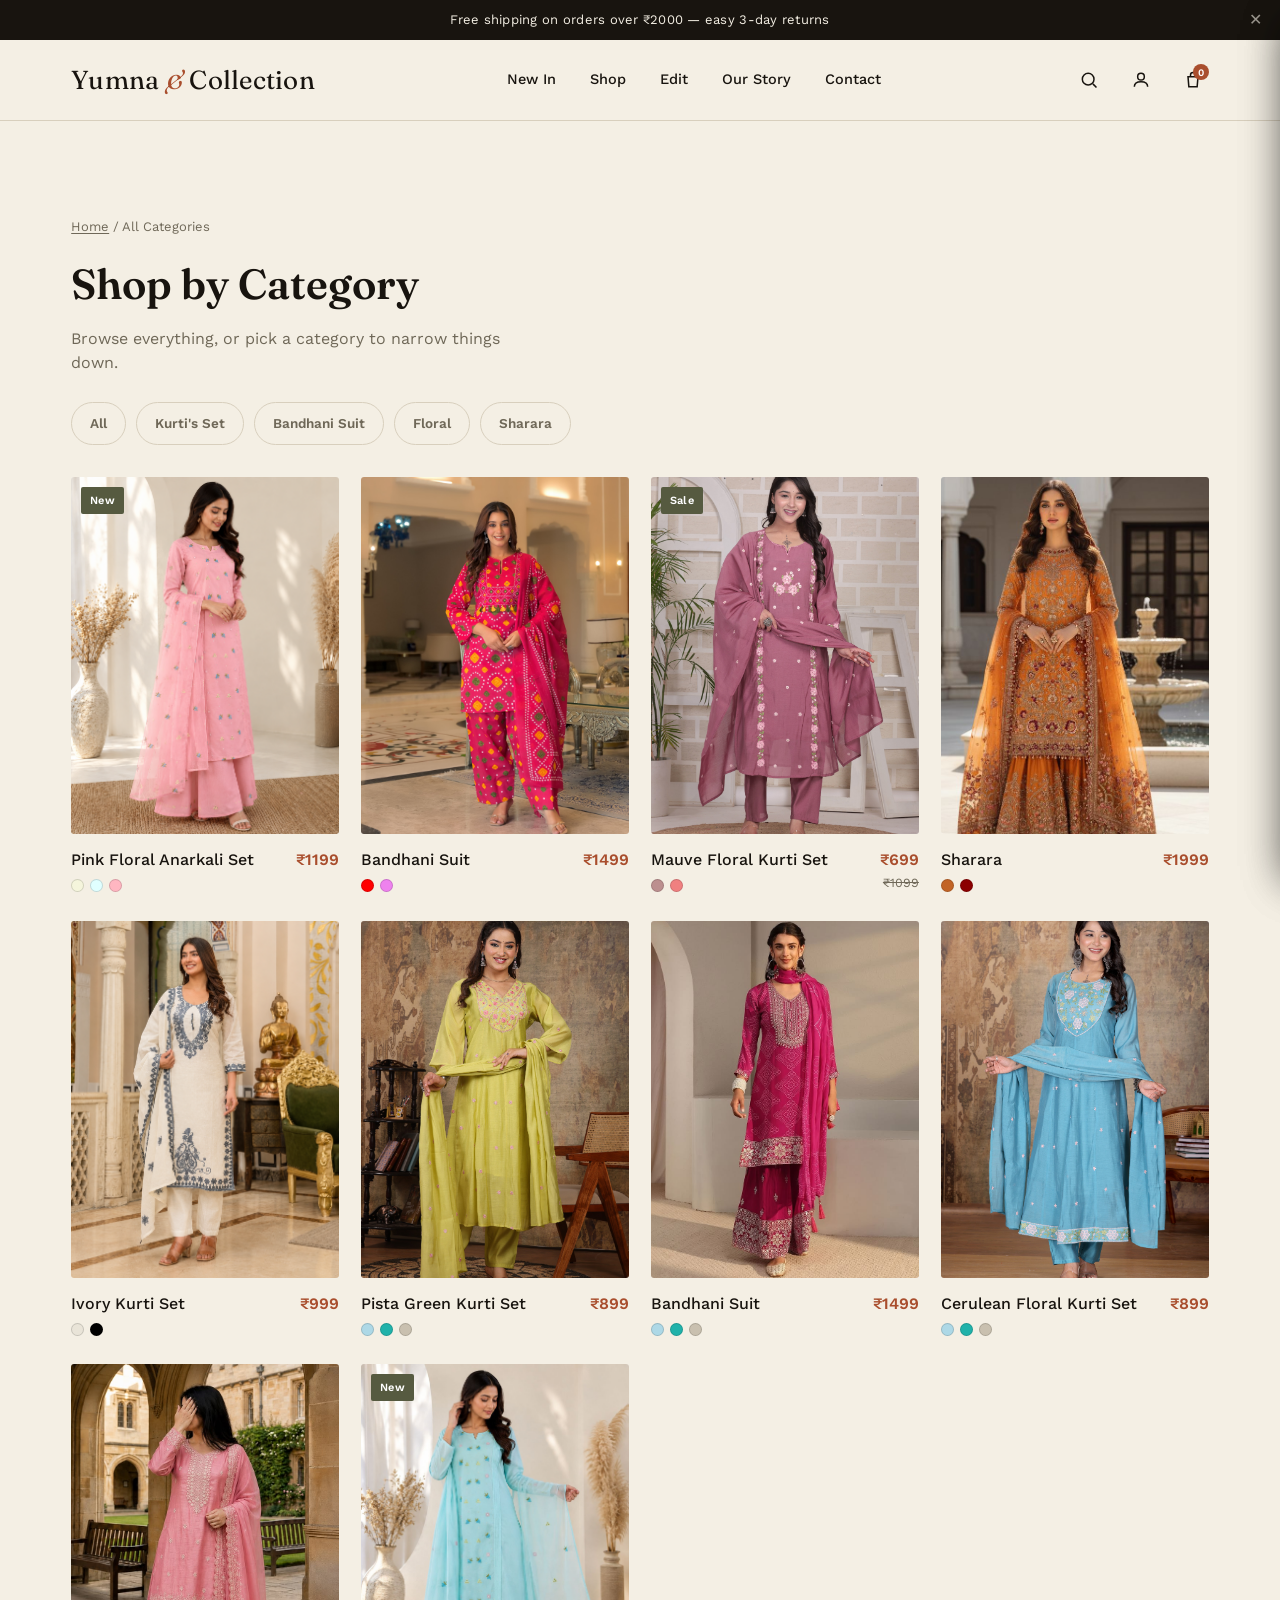
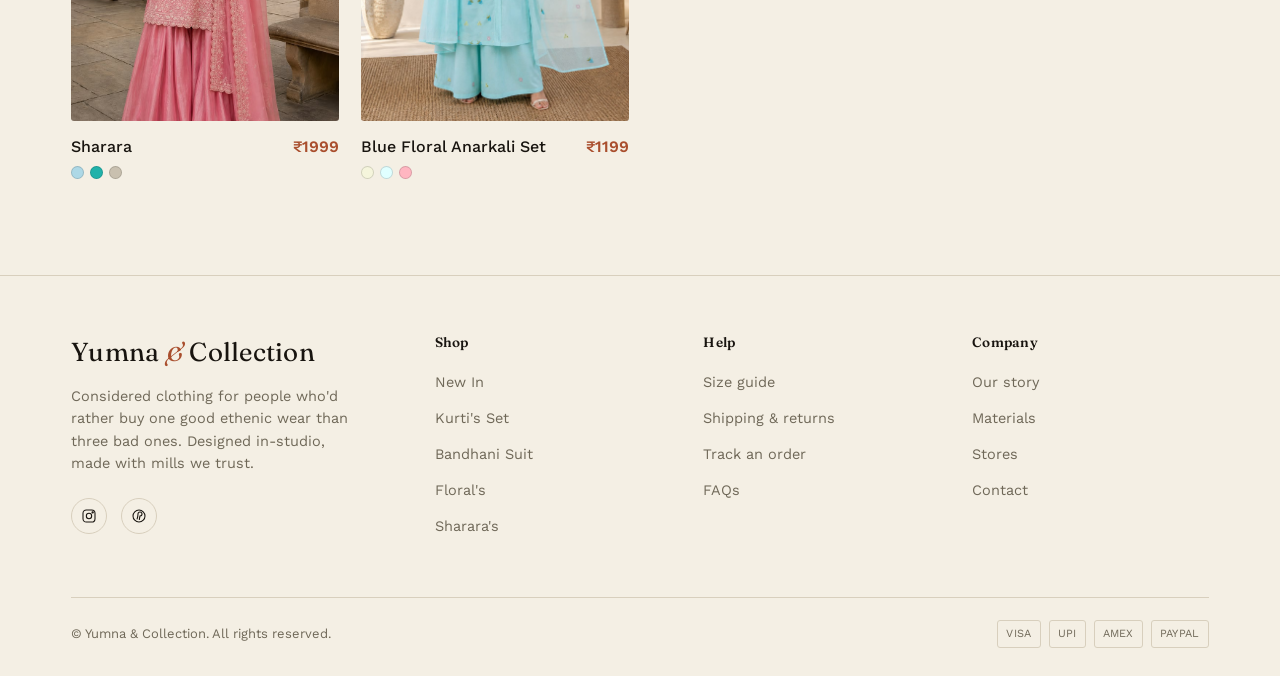
==== commit 3c000edf: "4 5" ====
--- a/category.html
+++ b/category.html
@@ -162,20 +162,20 @@
           </div>
         </div>
 
-        <div class="product-card" data-id="p2" data-name="Ivory Kurti Set" data-price="999" data-image="home/image/ph-main2.png" data-category="kurti">
-          <div class="product-media">
-            <img class="ph main" src="home/image/ph-main2.png" alt="Ivory Kurti Set">
-            <img class="ph alt" src="home/image/ph-alt2.png" alt="Ivory Kurti Set backview">
-            <button class="product-quickadd">Quick add</button>
-          </div>
-          <div class="product-info">
-            <div>
-              <h3>Ivory Kurti Set</h3>
-              <div class="swatches">
-                <i style="background:#e9e4d8"></i><i style="background:black"></i>
-              </div>
-            </div>
-            <div class="product-price"><span class="now">₹999</span></div>
+        <div class="product-card" data-id="p2" data-name="Bandhani Suit" data-price="1499" data-image="home/image/bandhani.png" data-category="Bandhani">
+          <div class="product-media">
+            <img class="ph main" src="home/image/bandhani.png" alt="Bandhani Suit">
+            <img class="ph alt" src="home/image/bandhani-back.png" alt="Bandhani Suit backview">
+            <button class="product-quickadd">Quick add</button>
+          </div>
+          <div class="product-info">
+            <div>
+              <h3>Bandhani Suit</h3>
+              <div class="swatches">
+                <i style="background:red"></i><i style="background:violet"></i>
+              </div>
+            </div>
+            <div class="product-price"><span class="now">₹1499</span></div>
           </div>
         </div>
 
@@ -197,7 +197,75 @@
           </div>
         </div>
 
-        <div class="product-card" data-id="p4" data-name="Cerulean Floral Kurti Set" data-price="899" data-image="home/image/ph-main4.jfif" data-category="floral">
+        <div class="product-card" data-id="p4" data-name="Sharara" data-price="1999" data-image="home/image/bandhani.png" data-category="Bandhani">
+          <div class="product-media">
+            <img class="ph main" src="home/image/sharara.png" alt="Sharara">
+            <img class="ph alt" src="home/image/sharara-back.png" alt="Sharara backview">
+            <button class="product-quickadd">Quick add</button>
+          </div>
+          <div class="product-info">
+            <div>
+              <h3>Sharara</h3>
+              <div class="swatches">
+                <i style="background:#C26426"></i><i style="background:darkred"></i>
+              </div>
+            </div>
+            <div class="product-price"><span class="now">₹1999</span></div>
+          </div>
+        </div>
+
+        <div class="product-card" data-id="p5" data-name="Ivory Kurti Set" data-price="999" data-image="home/image/ph-main2.png" data-category="kurti">
+          <div class="product-media">
+            <img class="ph main" src="home/image/ph-main2.png" alt="Ivory Kurti Set">
+            <img class="ph alt" src="home/image/ph-alt2.png" alt="Ivory Kurti Set backview">
+            <button class="product-quickadd">Quick add</button>
+          </div>
+          <div class="product-info">
+            <div>
+              <h3>Ivory Kurti Set</h3>
+              <div class="swatches">
+                <i style="background:#e9e4d8"></i><i style="background:black"></i>
+              </div>
+            </div>
+            <div class="product-price"><span class="now">₹999</span></div>
+          </div>
+        </div>
+
+        <div class="product-card" data-id="p6" data-name="Pista Green Kurti Set" data-price="899" data-image="home/image/ph-main4.jfif" data-category="kurti">
+          <div class="product-media">
+            <img class="ph main" src="home/image/kurti-category (1).jpeg" alt="Pista Green Kurti Set">
+            <img class="ph alt" src="home/image/kurti-category back 1.png" alt="Pista Green Kurti Set">
+            <button class="product-quickadd">Quick add</button>
+          </div>
+          <div class="product-info">
+            <div>
+              <h3>Pista Green Kurti Set</h3>
+              <div class="swatches">
+                <i style="background:lightblue"></i><i style="background:lightseagreen"></i><i style="background:#c9c0af"></i>
+              </div>
+            </div>
+            <div class="product-price"><span class="now">₹899</span></div>
+          </div>
+        </div>
+
+        <div class="product-card" data-id="p7" data-name="Bandhani Suit" data-price="1499" data-image="home/image/bandhani suit (1).jfif" data-category="Bandhani">
+          <div class="product-media">
+            <img class="ph main" src="home/image/bandhani suit (1).jfif" alt="Bandhani Suit">
+            <img class="ph alt" src="home/image/bandhani1 back.png" alt="Bandhani Suit back">
+            <button class="product-quickadd">Quick add</button>
+          </div>
+          <div class="product-info">
+            <div>
+              <h3>Bandhani Suit</h3>
+              <div class="swatches">
+                <i style="background:lightblue"></i><i style="background:lightseagreen"></i><i style="background:#c9c0af"></i>
+              </div>
+            </div>
+            <div class="product-price"><span class="now">₹1499</span></div>
+          </div>
+        </div>
+
+        <div class="product-card" data-id="p8" data-name="Cerulean Floral Kurti Set" data-price="899" data-image="home/image/ph-main4.jfif" data-category="floral">
           <div class="product-media">
             <img class="ph main" src="home/image/ph-main4.jfif" alt="Cerulean Floral Kurti Set">
             <img class="ph alt" src="home/image/ph-alt4.png" alt="Cerulean Floral Set Backview">
@@ -213,62 +281,42 @@
             <div class="product-price"><span class="now">₹899</span></div>
           </div>
         </div>
-		
-		<div class="product-card" data-id="p5" data-name="Pista Green Kurti Set" data-price="899" data-image="home/image/ph-main4.jfif" data-category="kurti">
-          <div class="product-media">
-            <img class="ph main" src="home/image/kurti-category (1).jpeg" alt="Pista Green Kurti Set">
-            <img class="ph alt" src="home/image/kurti-category back 1.png" alt="Pista Green Kurti Set">
-            <button class="product-quickadd">Quick add</button>
-          </div>
-          <div class="product-info">
-            <div>
-              <h3>Pista Green Kurti Set</h3>
+
+        <div class="product-card" data-id="p9" data-name="Sharara" data-price="899" data-image="home/image/sharara suit (1).jfif" data-category="Sharara">
+          <div class="product-media">
+            <img class="ph main" src="home/image/sharara suit (1).jfif" alt="Sharara">
+            <img class="ph alt" src="home/image/Sharara 1 back.png" alt="Sharara Backview">
+            <button class="product-quickadd">Quick add</button>
+          </div>
+          <div class="product-info">
+            <div>
+              <h3>Sharara</h3>
               <div class="swatches">
                 <i style="background:lightblue"></i><i style="background:lightseagreen"></i><i style="background:#c9c0af"></i>
               </div>
             </div>
-            <div class="product-price"><span class="now">₹899</span></div>
-          </div>
-        </div>
-
-        <div class="product-card" data-id="p6" data-name="Bandhani Suit" data-price="1499" data-image="home/image/bandhani.png" data-category="Bandhani">
-          <div class="product-media">
-            <img class="ph main" src="home/image/bandhani.png" alt="Bandhani Suit">
-            <img class="ph alt" src="home/image/bandhani-back.png" alt="Bandhani Suit backview">
-            <button class="product-quickadd">Quick add</button>
-          </div>
-          <div class="product-info">
-            <div>
-              <h3>Bandhani Suit</h3>
-              <div class="swatches">
-                <i style="background:red"></i><i style="background:violet"></i>
-              </div>
-            </div>
-            <div class="product-price"><span class="now">₹1499</span></div>
-          </div>
-        </div>
-
-        <div class="product-card" data-id="p7" data-name="Sharara" data-price="1999" data-image="home/image/bandhani.png" data-category="Bandhani">
-          <div class="product-media">
-            <img class="ph main" src="home/image/sharara.png" alt="Sharara">
-            <img class="ph alt" src="home/image/sharara-back.png" alt="Sharara backview">
-            <button class="product-quickadd">Quick add</button>
-          </div>
-          <div class="product-info">
-            <div>
-              <h3>Sharara</h3>
-              <div class="swatches">
-                <i style="background:#C26426"></i><i style="background:darkred"></i>
-              </div>
-            </div>
             <div class="product-price"><span class="now">₹1999</span></div>
           </div>
         </div>
 
-        <!-- No Bandhani Suit or Sharara products yet — add new .product-card
-             blocks here with data-category="bandhani" or data-category="sharara"
-             (copy one of the blocks above) and they'll show up under those tabs
-             automatically. -->
+        <div class="product-card" data-id="p10" data-name="Blue Floral Anarkali Set" data-price="1199" data-image="home/image/kurti-category (1).jpeg" data-category="Kurti">
+          <div class="product-media">
+            <span class="product-tag">New</span>
+            <img class="ph main" src="home/image/kurti-category (9).jpeg" alt="blue Floral Anarkali Set">
+            <img class="ph alt" src="home/image/ph-alt1.png" alt="blue Floral Anarkali Set Backview">
+            <button class="product-quickadd">Quick add</button>
+          </div>
+          <div class="product-info">
+            <div>
+              <h3>Blue Floral Anarkali Set</h3>
+              <div class="swatches">
+                <i style="background:beige"></i><i style="background:lightcyan"></i><i style="background:lightpink"></i>
+              </div>
+            </div>
+            <div class="product-price"><span class="now">₹1199</span></div>
+          </div>
+        </div>
+
 
       </div>
     </div>
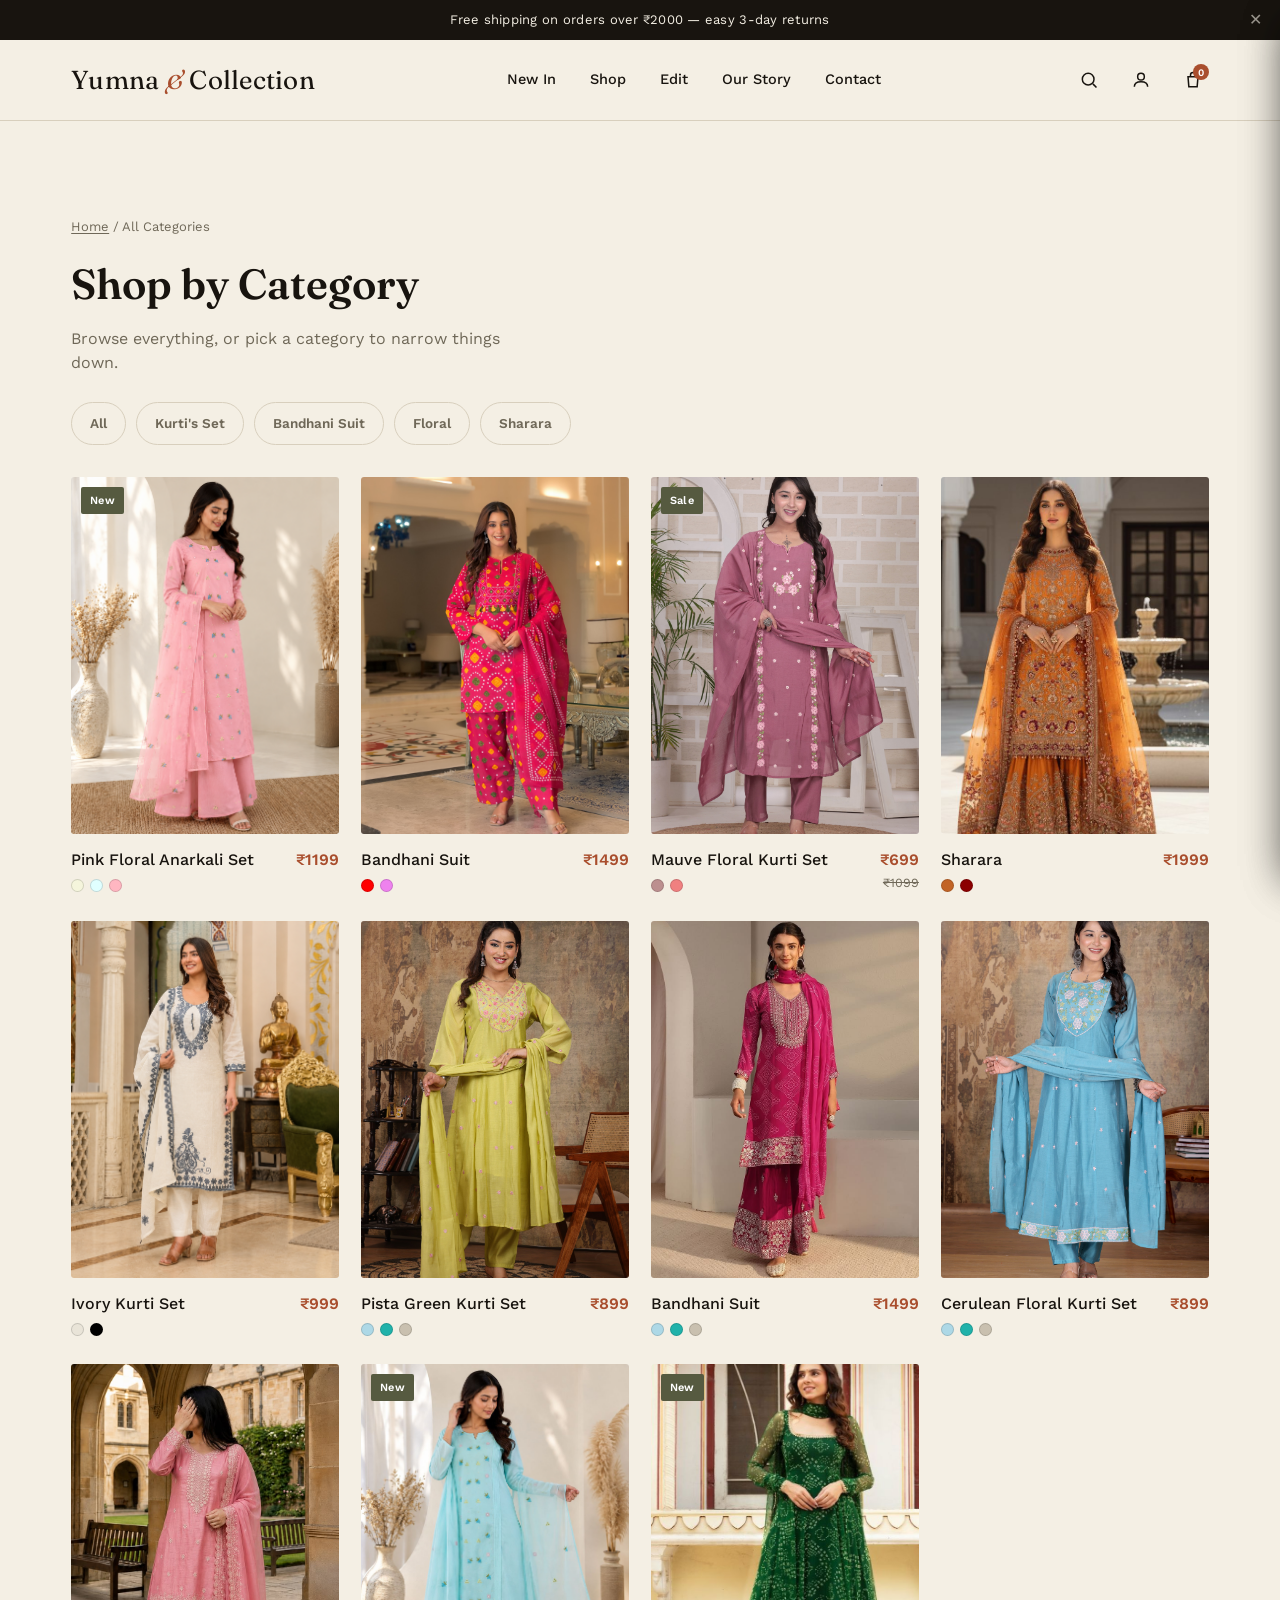
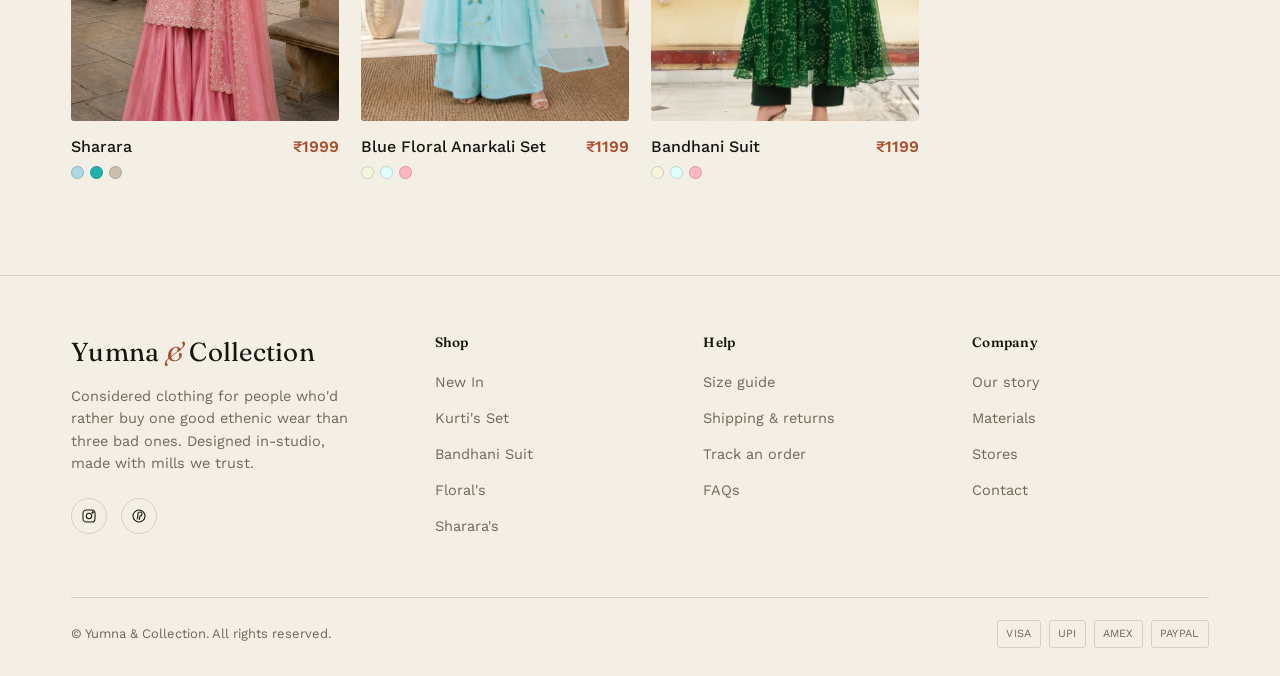
==== commit 1c3bc21e: "2 1" ====
--- a/category.html
+++ b/category.html
@@ -303,12 +303,30 @@
           <div class="product-media">
             <span class="product-tag">New</span>
             <img class="ph main" src="home/image/kurti-category (9).jpeg" alt="blue Floral Anarkali Set">
-            <img class="ph alt" src="home/image/ph-alt1.png" alt="blue Floral Anarkali Set Backview">
+            <img class="ph alt" src="home/image/kurti-category (9) 1.png" alt="blue Floral Anarkali Set Backview">
             <button class="product-quickadd">Quick add</button>
           </div>
           <div class="product-info">
             <div>
               <h3>Blue Floral Anarkali Set</h3>
+              <div class="swatches">
+                <i style="background:beige"></i><i style="background:lightcyan"></i><i style="background:lightpink"></i>
+              </div>
+            </div>
+            <div class="product-price"><span class="now">₹1199</span></div>
+          </div>
+        </div>
+
+         <div class="product-card" data-id="p11" data-name="Bandhani Suit" data-price="1199" data-image="home/image/kurti-category (1).jpeg" data-category="Bandhani Suit">
+          <div class="product-media">
+            <span class="product-tag">New</span>
+            <img class="ph main" src="home/image/bandhani suit (2).jfif" alt="blue Floral Anarkali Set">
+            <img class="ph alt" src="home/image/kurti-category (9) 1.png" alt="blue Floral Anarkali Set Backview">
+            <button class="product-quickadd">Quick add</button>
+          </div>
+          <div class="product-info">
+            <div>
+              <h3>Bandhani Suit</h3>
               <div class="swatches">
                 <i style="background:beige"></i><i style="background:lightcyan"></i><i style="background:lightpink"></i>
               </div>
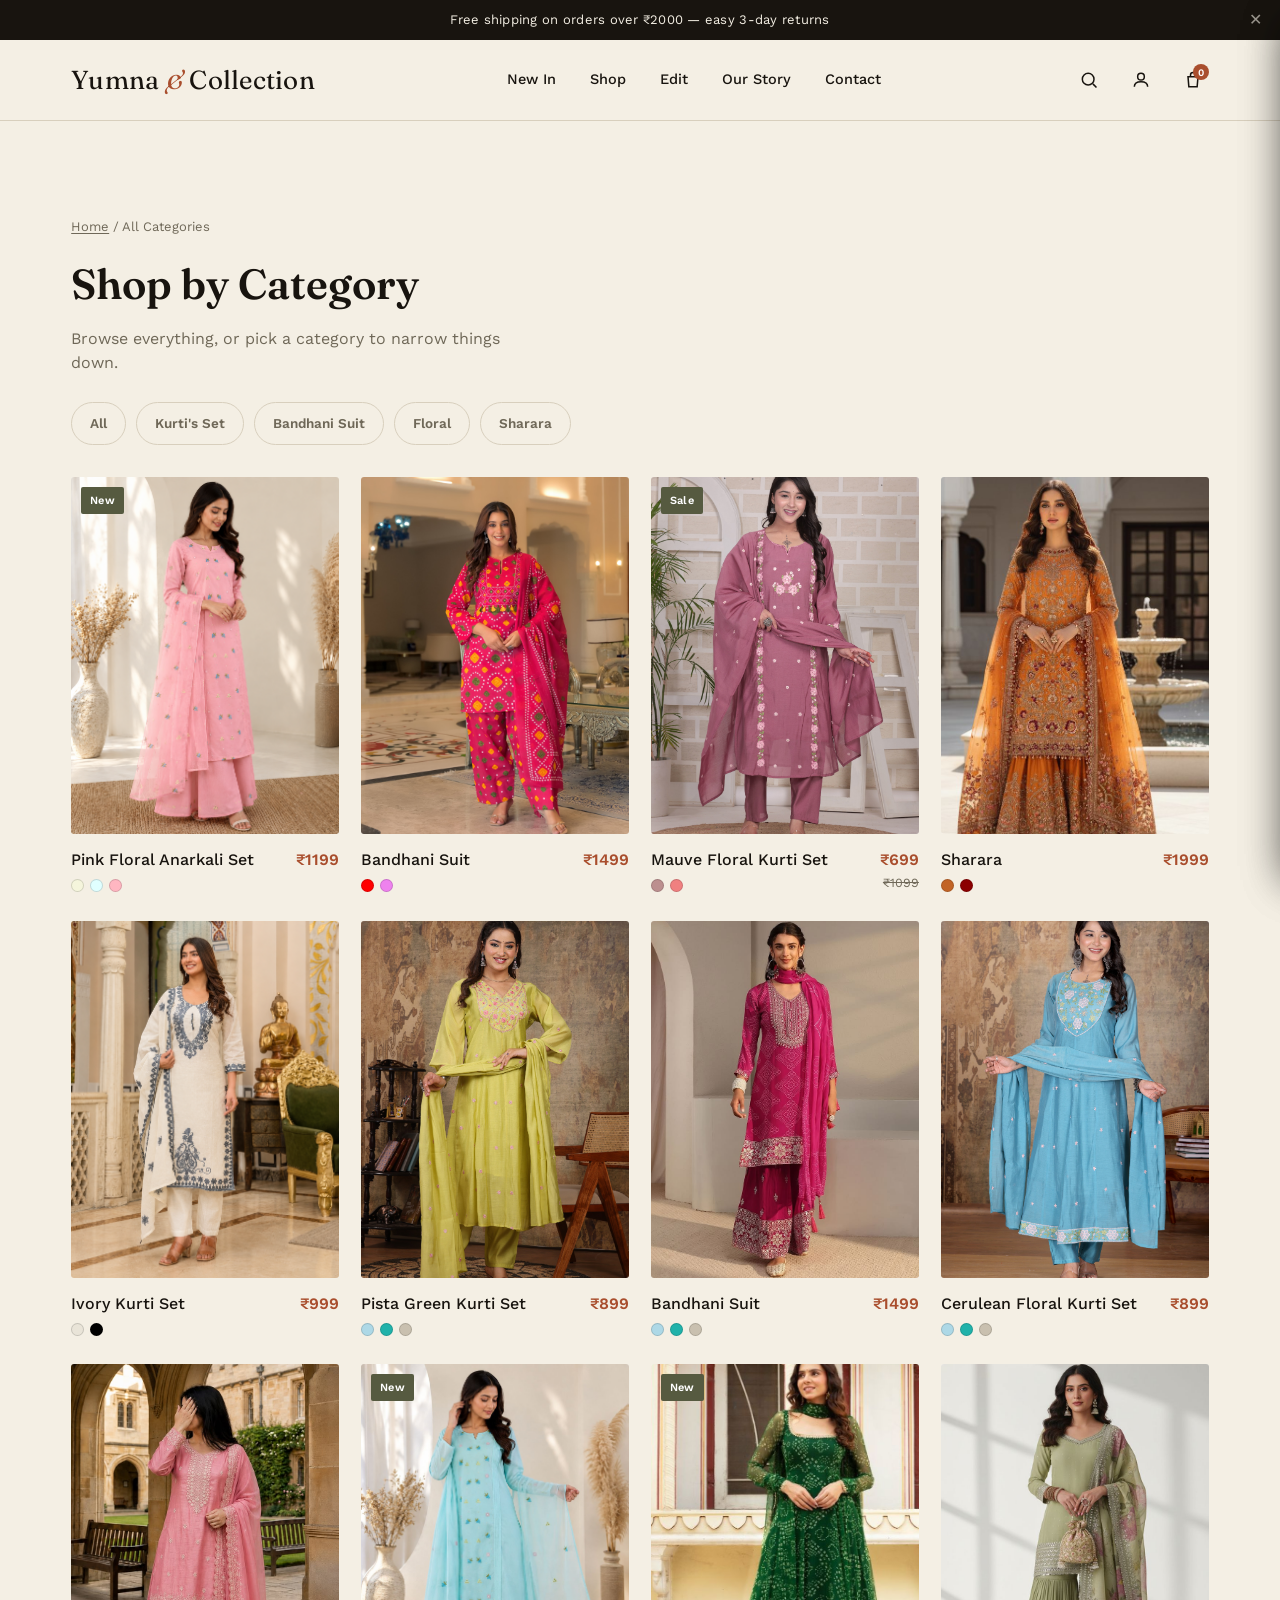
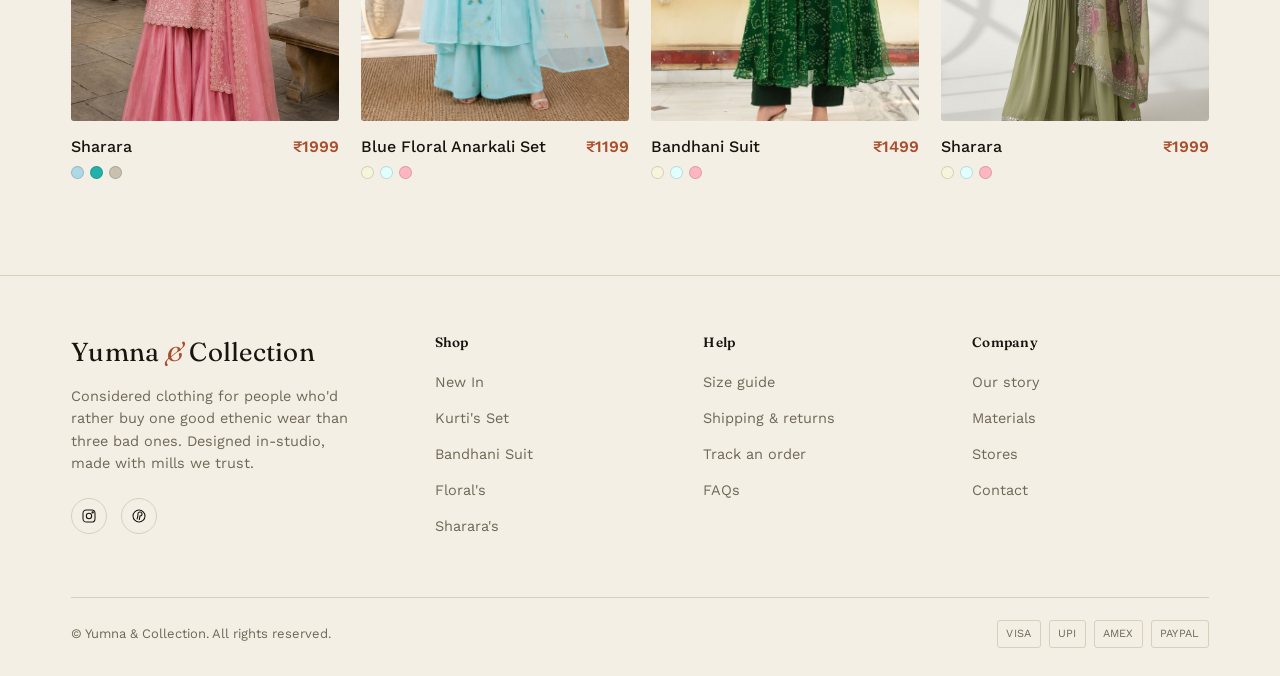
==== commit daa09b18: "1 3" ====
--- a/category.html
+++ b/category.html
@@ -108,6 +108,41 @@
   </div>
 </aside>
 
+<!-- ================= SIZE GUIDE MODAL ================= -->
+<!-- REPLACE the numbers in the table below with your brand's real measurements
+     (all placeholder for now). Add/remove <tr> rows if your sizes differ. -->
+<div class="scrim" id="sizeGuideScrim"></div>
+<div class="modal" id="sizeGuideModal" role="dialog" aria-modal="true" aria-labelledby="sizeGuideTitle">
+  <div class="modal-head">
+    <h3 id="sizeGuideTitle">Size Guide</h3>
+    <button class="icon-btn" id="sizeGuideClose" aria-label="Close size guide">✕</button>
+  </div>
+  <div class="modal-body">
+    <p class="modal-note">All measurements are in inches. If you're between two sizes, we recommend sizing up.</p>
+    <div class="size-table-wrap">
+      <table class="size-table">
+        <thead>
+          <tr><th>Size</th><th>Bust</th><th>Waist</th><th>Hip</th><th>Shoulder</th><th>Length</th></tr>
+        </thead>
+        <tbody>
+          <tr><td>XS</td><td>34</td><td>28</td><td>36</td><td>13.5</td><td>44</td></tr>
+          <tr><td>S</td><td>36</td><td>30</td><td>38</td><td>14</td><td>45</td></tr>
+          <tr><td>M</td><td>38</td><td>32</td><td>40</td><td>14.5</td><td>46</td></tr>
+          <tr><td>L</td><td>40</td><td>34</td><td>42</td><td>15</td><td>47</td></tr>
+          <tr><td>XL</td><td>42</td><td>36</td><td>44</td><td>15.5</td><td>48</td></tr>
+          <tr><td>XXL</td><td>44</td><td>38</td><td>46</td><td>16</td><td>49</td></tr>
+        </tbody>
+      </table>
+    </div>
+    <p class="modal-note">
+      <strong>How to measure:</strong> Bust — around the fullest part of your chest.
+      Waist — around the narrowest part of your torso. Hip — around the fullest part
+      of your hips. Shoulder — across the back from shoulder point to shoulder point.
+      Length — from the highest shoulder point down to your desired hemline.
+    </p>
+  </div>
+</div>
+
 <main id="top">
 
   <!-- ================= CATEGORY PAGE HEAD ================= -->
@@ -143,7 +178,11 @@
         <!-- Same product cards as index.html's "This week's edit" — kept in sync
              manually since this is a static site. Each needs data-category so
              the tabs above can filter it; everything else (data-id/name/price/
-             image) is what the cart and search already use. -->
+             image) is what the cart and search already use.
+             IMPORTANT: data-category must exactly match a data-cat value on the
+             tabs above — lowercase, single word (kurti / bandhani / floral /
+             sharara). data-image must exactly match the visible <img class="main">
+             src, since that's what the search overlay and cart drawer show. -->
         <div class="product-card" data-id="p1" data-name="Pink Floral Anarkali Set" data-price="1199" data-image="home/image/ph-main1.png" data-category="floral">
           <div class="product-media">
             <span class="product-tag">New</span>
@@ -162,7 +201,7 @@
           </div>
         </div>
 
-        <div class="product-card" data-id="p2" data-name="Bandhani Suit" data-price="1499" data-image="home/image/bandhani.png" data-category="Bandhani">
+        <div class="product-card" data-id="p2" data-name="Bandhani Suit" data-price="1499" data-image="home/image/bandhani.png" data-category="bandhani">
           <div class="product-media">
             <img class="ph main" src="home/image/bandhani.png" alt="Bandhani Suit">
             <img class="ph alt" src="home/image/bandhani-back.png" alt="Bandhani Suit backview">
@@ -197,9 +236,9 @@
           </div>
         </div>
 
-        <div class="product-card" data-id="p4" data-name="Sharara" data-price="1999" data-image="home/image/bandhani.png" data-category="Bandhani">
-          <div class="product-media">
-            <img class="ph main" src="home/image/sharara.png" alt="Sharara">
+        <div class="product-card" data-id="p4" data-name="Sharara" data-price="1999" data-image="home/image/sharara.jpeg" data-category="sharara">
+          <div class="product-media">
+            <img class="ph main" src="home/image/sharara.jpeg" alt="Sharara">
             <img class="ph alt" src="home/image/sharara-back.png" alt="Sharara backview">
             <button class="product-quickadd">Quick add</button>
           </div>
@@ -231,7 +270,7 @@
           </div>
         </div>
 
-        <div class="product-card" data-id="p6" data-name="Pista Green Kurti Set" data-price="899" data-image="home/image/ph-main4.jfif" data-category="kurti">
+        <div class="product-card" data-id="p6" data-name="Pista Green Kurti Set" data-price="899" data-image="home/image/kurti-category (1).jpeg" data-category="kurti">
           <div class="product-media">
             <img class="ph main" src="home/image/kurti-category (1).jpeg" alt="Pista Green Kurti Set">
             <img class="ph alt" src="home/image/kurti-category back 1.png" alt="Pista Green Kurti Set">
@@ -248,9 +287,9 @@
           </div>
         </div>
 
-        <div class="product-card" data-id="p7" data-name="Bandhani Suit" data-price="1499" data-image="home/image/bandhani suit (1).jfif" data-category="Bandhani">
-          <div class="product-media">
-            <img class="ph main" src="home/image/bandhani suit (1).jfif" alt="Bandhani Suit">
+        <div class="product-card" data-id="p7" data-name="Bandhani Suit" data-price="1499" data-image="home/image/bandhani suit (1).jpeg" data-category="bandhani">
+          <div class="product-media">
+            <img class="ph main" src="home/image/bandhani suit (1).jpeg" alt="Bandhani Suit">
             <img class="ph alt" src="home/image/bandhani1 back.png" alt="Bandhani Suit back">
             <button class="product-quickadd">Quick add</button>
           </div>
@@ -265,9 +304,9 @@
           </div>
         </div>
 
-        <div class="product-card" data-id="p8" data-name="Cerulean Floral Kurti Set" data-price="899" data-image="home/image/ph-main4.jfif" data-category="floral">
-          <div class="product-media">
-            <img class="ph main" src="home/image/ph-main4.jfif" alt="Cerulean Floral Kurti Set">
+        <div class="product-card" data-id="p8" data-name="Cerulean Floral Kurti Set" data-price="899" data-image="home/image/ph-main4.jpeg" data-category="floral">
+          <div class="product-media">
+            <img class="ph main" src="home/image/ph-main4.jpeg" alt="Cerulean Floral Kurti Set">
             <img class="ph alt" src="home/image/ph-alt4.png" alt="Cerulean Floral Set Backview">
             <button class="product-quickadd">Quick add</button>
           </div>
@@ -282,9 +321,9 @@
           </div>
         </div>
 
-        <div class="product-card" data-id="p9" data-name="Sharara" data-price="899" data-image="home/image/sharara suit (1).jfif" data-category="Sharara">
-          <div class="product-media">
-            <img class="ph main" src="home/image/sharara suit (1).jfif" alt="Sharara">
+        <div class="product-card" data-id="p9" data-name="Sharara" data-price="899" data-image="home/image/sharara suit (10).jpeg" data-category="sharara">
+          <div class="product-media">
+            <img class="ph main" src="home/image/sharara suit (10).jpeg" alt="Sharara">
             <img class="ph alt" src="home/image/Sharara 1 back.png" alt="Sharara Backview">
             <button class="product-quickadd">Quick add</button>
           </div>
@@ -299,7 +338,7 @@
           </div>
         </div>
 
-        <div class="product-card" data-id="p10" data-name="Blue Floral Anarkali Set" data-price="1199" data-image="home/image/kurti-category (1).jpeg" data-category="Kurti">
+        <div class="product-card" data-id="p10" data-name="Blue Floral Anarkali Set" data-price="1199" data-image="home/image/kurti-category (9).jpeg" data-category="floral">
           <div class="product-media">
             <span class="product-tag">New</span>
             <img class="ph main" src="home/image/kurti-category (9).jpeg" alt="blue Floral Anarkali Set">
@@ -317,11 +356,11 @@
           </div>
         </div>
 
-         <div class="product-card" data-id="p11" data-name="Bandhani Suit" data-price="1199" data-image="home/image/kurti-category (1).jpeg" data-category="Bandhani Suit">
+         <div class="product-card" data-id="p11" data-name="Bandhani Suit" data-price="1499" data-image="home/image/bandhani suit (2).jpeg" data-category="bandhani">
           <div class="product-media">
             <span class="product-tag">New</span>
-            <img class="ph main" src="home/image/bandhani suit (2).jfif" alt="blue Floral Anarkali Set">
-            <img class="ph alt" src="home/image/kurti-category (9) 1.png" alt="blue Floral Anarkali Set Backview">
+            <img class="ph main" src="home/image/bandhani suit (2).jpeg" alt="Bandhani Suit">
+            <img class="ph alt" src="home/image/bandhani suit (2) back.jpeg" alt="Bandhani Suit backview">
             <button class="product-quickadd">Quick add</button>
           </div>
           <div class="product-info">
@@ -331,7 +370,24 @@
                 <i style="background:beige"></i><i style="background:lightcyan"></i><i style="background:lightpink"></i>
               </div>
             </div>
-            <div class="product-price"><span class="now">₹1199</span></div>
+            <div class="product-price"><span class="now">₹1499</span></div>
+          </div>
+        </div>
+
+        <div class="product-card" data-id="p12" data-name="Sharara" data-price="1999" data-image="home/image/sharara suit (5).jpeg" data-category="sharara">
+          <div class="product-media">
+            <img class="ph main" src="home/image/sharara suit (5).jpeg" alt="Sharara">
+            <img class="ph alt" src="home/image/sharara suit (5) back.jpeg" alt="Sharara backview">
+            <button class="product-quickadd">Quick add</button>
+          </div>
+          <div class="product-info">
+            <div>
+              <h3>Sharara</h3>
+              <div class="swatches">
+                <i style="background:beige"></i><i style="background:lightcyan"></i><i style="background:lightpink"></i>
+              </div>
+            </div>
+            <div class="product-price"><span class="now">₹1999</span></div>
           </div>
         </div>
 
@@ -370,7 +426,7 @@
       <div class="footer-col">
         <h4>Help</h4>
         <ul>
-          <li><a href="#">Size guide</a></li>
+          <li><a href="#" id="sizeGuideOpen">Size guide</a></li>
           <li><a href="#">Shipping &amp; returns</a></li>
           <li><a href="#">Track an order</a></li>
           <li><a href="#">FAQs</a></li>
@@ -401,4 +457,4 @@
   <svg viewBox="0 0 24 24" fill="none" stroke="currentColor" stroke-width="2"><path d="M12 19V5M5 12l7-7 7 7"/></svg>
 </button>
 </body>
-</html>+</html>   
--- a/style.css
+++ b/style.css
@@ -707,5 +707,64 @@
 
 @media (max-width: 640px){
   .category-tabs{ gap: 8px; }
-  .category-tab{ padding: 9px 14px; font-size: 13px; }
+  .category-t
+  ab{ padding: 9px 14px; font-size: 13px; }
+}
+
+
+
+/* =====================================================================
+   SIZE GUIDE MODAL
+   Paste this whole block onto the END of your existing style.css,
+   after everything else you've already added.
+   Relies on --ink, --ivory, --paper, --line, --muted, --clay,
+   --font-display, --font-body, .icon-btn and .scrim already being
+   defined.
+===================================================================== */
+.modal{
+  position: fixed; z-index: 97;
+  top: 50%; left: 50%; transform: translate(-50%, -50%) scale(0.96);
+  width: min(600px, 92vw);
+  max-height: 85vh;
+  overflow-y: auto;
+  background: var(--ivory);
+  border-radius: 4px;
+  box-shadow: 0 30px 60px -20px rgba(0,0,0,.45);
+  opacity: 0; pointer-events: none;
+  transition: opacity .2s ease, transform .2s ease;
+}
+.modal.is-open{
+  opacity: 1; pointer-events: auto;
+  transform: translate(-50%, -50%) scale(1);
+}
+
+.modal-head{
+  display:flex; align-items:center; justify-content:space-between;
+  padding: 20px 24px;
+  border-bottom: 1px solid var(--line);
+  position: sticky; top: 0; background: var(--ivory);
+}
+.modal-head h3{ font-size: 19px; }
+
+.modal-body{ padding: 22px 24px 28px; }
+.modal-note{ font-size: 13.5px; color: var(--muted); margin-bottom: 18px; line-height: 1.6; }
+
+.size-table-wrap{ overflow-x: auto; margin-bottom: 18px; }
+.size-table{
+  width: 100%; border-collapse: collapse; font-size: 13.5px; white-space: nowrap;
+}
+.size-table th, .size-table td{
+  padding: 10px 14px; text-align: center; border: 1px solid var(--line);
+}
+.size-table th{
+  background: var(--paper); font-family: var(--font-body); font-weight: 600;
+}
+.size-table td:first-child, .size-table th:first-child{
+  font-weight: 600; background: var(--paper);
+}
+
+@media (max-width: 480px){
+  .modal{ width: 94vw; max-height: 90vh; }
+  .modal-body{ padding: 18px 16px 24px; }
+  .size-table th, .size-table td{ padding: 8px 10px; }
 }
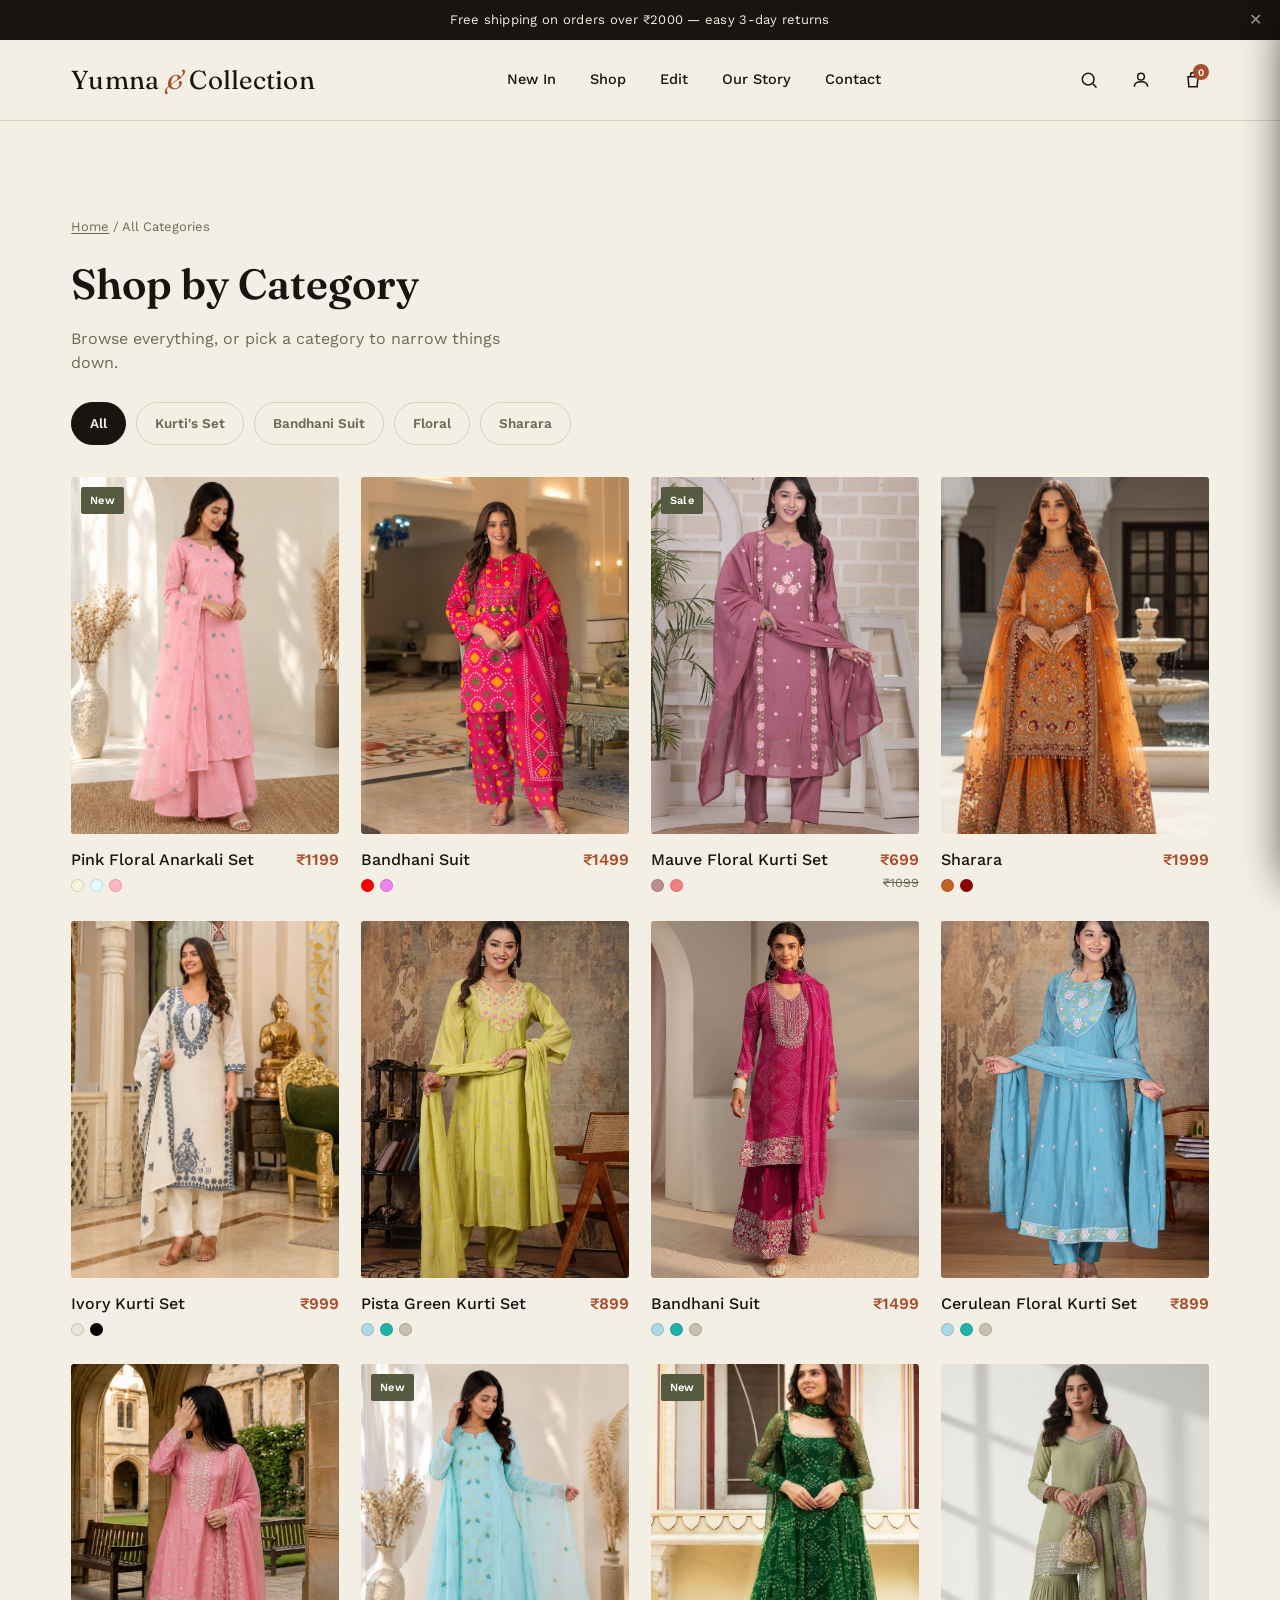
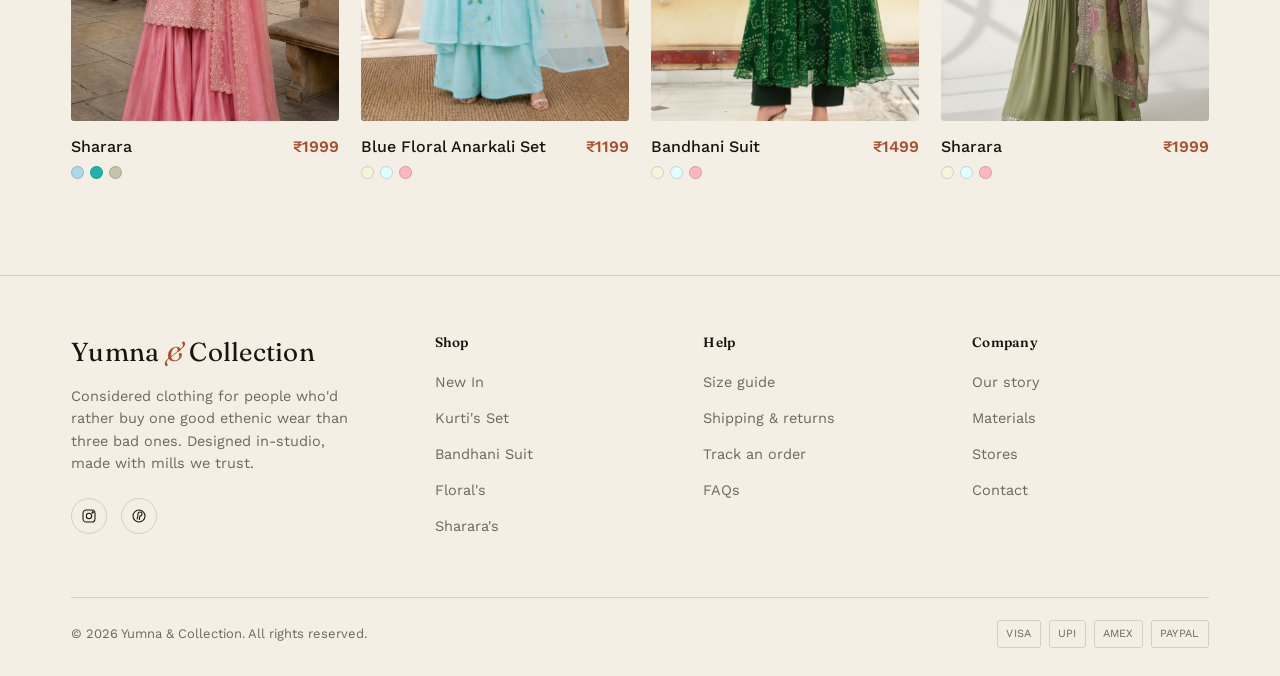
==== commit 2cda858f: "1 2" ====
--- a/category.html
+++ b/category.html
@@ -6,7 +6,6 @@
     <title>Shop by Category — Yumna Collection</title>
     <meta name="description" content="Browse Yumna Collection by category — Kurti's Set, Bandhani Suit, Floral, and Sharara.">
     <link rel="stylesheet" href="style.css">
-    <link rel="stylesheet" href="responsive.css">
     <script src="script.js" defer></script>
     <script src="categories.js" defer></script>
     <link rel="preconnect" href="https://fonts.googleapis.com">
@@ -143,6 +142,155 @@
   </div>
 </div>
 
+<!-- ================= SHIPPING & RETURNS / CONTACT MODAL ================= -->
+<div class="scrim" id="returnsScrim"></div>
+<div class="modal" id="returnsModal" role="dialog" aria-modal="true" aria-labelledby="returnsTitle">
+  <div class="modal-head">
+    <h3 id="returnsTitle">Shipping &amp; Returns</h3>
+    <button class="icon-btn" id="returnsClose" aria-label="Close">✕</button>
+  </div>
+  <div class="modal-body">
+
+    <div id="returnsFormWrap">
+      <p class="modal-note">Not happy with your order, or have a shipping question? Tell us a bit more and we'll get back to you.</p>
+
+      <form id="returnsForm" novalidate>
+        <div class="form-field">
+          <label for="returnsEmail">Your email</label>
+          <input type="email" id="returnsEmail" placeholder="you@email.com" required>
+        </div>
+
+        <div class="form-field">
+          <label>What's going on? <span class="field-hint">(select all that apply)</span></label>
+          <div class="checkbox-group">
+            <label class="checkbox-item"><input type="checkbox" name="reason" value="Wrong size"> Wrong size</label>
+            <label class="checkbox-item"><input type="checkbox" name="reason" value="Didn't like the fabric"> Didn't like the fabric</label>
+            <label class="checkbox-item"><input type="checkbox" name="reason" value="Item damaged"> Item arrived damaged</label>
+            <label class="checkbox-item"><input type="checkbox" name="reason" value="Wrong item received"> Wrong item received</label>
+            <label class="checkbox-item"><input type="checkbox" name="reason" value="Changed my mind"> Changed my mind</label>
+            <label class="checkbox-item"><input type="checkbox" name="reason" value="Shipping delay"> Shipping is delayed</label>
+            <label class="checkbox-item"><input type="checkbox" name="reason" value="Other"> Other</label>
+          </div>
+        </div>
+
+        <div class="form-field">
+          <label for="returnsMessage">Tell us more</label>
+          <textarea id="returnsMessage" rows="4" placeholder="A few details help us sort this out faster..."></textarea>
+        </div>
+
+        <p class="form-error" id="returnsError"></p>
+
+        <button type="submit" class="btn btn-primary" style="width:100%; justify-content:center;">Submit</button>
+      </form>
+    </div>
+
+    <div id="returnsThanks" class="returns-thanks" hidden>
+      <svg viewBox="0 0 24 24" fill="none" stroke="currentColor" stroke-width="1.6"><circle cx="12" cy="12" r="10"/><path d="M8 12.5l2.5 2.5L16 9.5"/></svg>
+      <h4>Thanks — we'll reach out soon</h4>
+      <p>We've got your message and will get back to you at the email you gave us, usually within 1–2 business days.</p>
+    </div>
+
+  </div>
+</div>
+
+<!-- ================= TRACK ORDER MODAL ================= -->
+<!-- Front-end-only demo: this doesn't look up a real order (no backend exists to
+     check). It collects the order number + email and shows an honest message —
+     wire the form's submit handler in script.js to your real order/shipping
+     platform (Shopify, Shiprocket, your own backend, etc.) to show live status. -->
+<div class="scrim" id="trackScrim"></div>
+<div class="modal" id="trackModal" role="dialog" aria-modal="true" aria-labelledby="trackTitle">
+  <div class="modal-head">
+    <h3 id="trackTitle">Track Your Order</h3>
+    <button class="icon-btn" id="trackClose" aria-label="Close">✕</button>
+  </div>
+  <div class="modal-body">
+
+    <div id="trackFormWrap">
+      <p class="modal-note">Enter your order number and the email you used at checkout, and we'll look into it for you.</p>
+
+      <form id="trackForm" novalidate>
+        <div class="form-field">
+          <label for="trackOrderId">Order number</label>
+          <input type="text" id="trackOrderId" placeholder="e.g. YC10234" required>
+        </div>
+        <div class="form-field">
+          <label for="trackEmail">Email used at checkout</label>
+          <input type="email" id="trackEmail" placeholder="you@email.com" required>
+        </div>
+
+        <p class="form-error" id="trackError"></p>
+
+        <button type="submit" class="btn btn-primary" style="width:100%; justify-content:center;">Check status</button>
+      </form>
+    </div>
+
+    <div id="trackThanks" class="returns-thanks" hidden>
+      <svg viewBox="0 0 24 24" fill="none" stroke="currentColor" stroke-width="1.6"><circle cx="12" cy="12" r="10"/><path d="M8 12.5l2.5 2.5L16 9.5"/></svg>
+      <h4>Got it — we'll email you the update</h4>
+      <p>Live order tracking isn't connected yet, so we've noted your order number and will send its current status to your email shortly.</p>
+    </div>
+
+  </div>
+</div>
+
+<!-- ================= FAQ MODAL ================= -->
+<!-- REPLACE the questions/answers below with your own. Each .faq-item toggles
+     independently when its question is clicked — no JS changes needed to add
+     or remove one, just copy/paste a .faq-item block. -->
+<div class="scrim" id="faqScrim"></div>
+<div class="modal" id="faqModal" role="dialog" aria-modal="true" aria-labelledby="faqTitle">
+  <div class="modal-head">
+    <h3 id="faqTitle">Frequently Asked Questions</h3>
+    <button class="icon-btn" id="faqClose" aria-label="Close">✕</button>
+  </div>
+  <div class="modal-body">
+    <div class="faq-list">
+
+      <div class="faq-item">
+        <button type="button" class="faq-question">
+          How long does delivery take?
+          <svg viewBox="0 0 24 24" fill="none" stroke="currentColor" stroke-width="2"><path d="M6 9l6 6 6-6"/></svg>
+        </button>
+        <div class="faq-answer"><p>Orders typically arrive within 5–7 business days across India. You'll get a shipping confirmation email once your order is dispatched.</p></div>
+      </div>
+
+      <div class="faq-item">
+        <button type="button" class="faq-question">
+          What's your return policy?
+          <svg viewBox="0 0 24 24" fill="none" stroke="currentColor" stroke-width="2"><path d="M6 9l6 6 6-6"/></svg>
+        </button>
+        <div class="faq-answer"><p>You can request a return within 3 days of delivery. Items must be unworn, unwashed, and in their original packaging.</p></div>
+      </div>
+
+      <div class="faq-item">
+        <button type="button" class="faq-question">
+          Do you offer Cash on Delivery?
+          <svg viewBox="0 0 24 24" fill="none" stroke="currentColor" stroke-width="2"><path d="M6 9l6 6 6-6"/></svg>
+        </button>
+        <div class="faq-answer"><p>REPLACE with your actual Cash on Delivery policy.</p></div>
+      </div>
+
+      <div class="faq-item">
+        <button type="button" class="faq-question">
+          How do I know my size?
+          <svg viewBox="0 0 24 24" fill="none" stroke="currentColor" stroke-width="2"><path d="M6 9l6 6 6-6"/></svg>
+        </button>
+        <div class="faq-answer"><p>Check the <a href="#" id="faqSizeGuideLink">Size Guide</a> for detailed measurements before you order.</p></div>
+      </div>
+
+      <div class="faq-item">
+        <button type="button" class="faq-question">
+          Can I change or cancel my order?
+          <svg viewBox="0 0 24 24" fill="none" stroke="currentColor" stroke-width="2"><path d="M6 9l6 6 6-6"/></svg>
+        </button>
+        <div class="faq-answer"><p>REPLACE with your actual order-change/cancellation policy — e.g. contact us within X hours of ordering.</p></div>
+      </div>
+
+    </div>
+  </div>
+</div>
+
 <main id="top">
 
   <!-- ================= CATEGORY PAGE HEAD ================= -->
@@ -427,9 +575,9 @@
         <h4>Help</h4>
         <ul>
           <li><a href="#" id="sizeGuideOpen">Size guide</a></li>
-          <li><a href="#">Shipping &amp; returns</a></li>
-          <li><a href="#">Track an order</a></li>
-          <li><a href="#">FAQs</a></li>
+          <li><a href="#" id="returnsOpen">Shipping &amp; returns</a></li>
+          <li><a href="#" id="trackOpen">Track an order</a></li>
+          <li><a href="#" id="faqOpen">FAQs</a></li>
         </ul>
       </div>
 
@@ -457,4 +605,4 @@
   <svg viewBox="0 0 24 24" fill="none" stroke="currentColor" stroke-width="2"><path d="M12 19V5M5 12l7-7 7 7"/></svg>
 </button>
 </body>
-</html>   +</html>
--- a/style.css
+++ b/style.css
@@ -360,26 +360,6 @@
 .value-item h3{ font-size:18px; margin-bottom:8px; }
 .value-item p{ color: var(--muted); font-size:14.5px; max-width: 34ch; }
 
-/* /* =====================================================================
-   GALLERY STRI[
-===================================================================== 
-.gallery-strip{
-  display:grid; grid-template-columns: repeat(5,1fr); gap:14px;
-}
-.gallery-strip a{ position:relative; aspect-ratio: 1/1; overflow:hidden; border-radius:3px; }
-.gallery-strip img{ width:100%; height:100%; object-fit:cover; transition: transform .5s ease; }
-.gallery-strip a:hover img{ transform: scale(1.08); }
-.gallery-strip a::after{
-  content: attr(data-tag); position:absolute; left:10px; bottom:10px; color:#fff;
-  font-size:12px; font-weight:600; opacity:0; transition:opacity .2s ease;
-}
-.gallery-strip a:hover::after{ opacity:1; }
-.gallery-strip a::before{
-  content:""; position:absolute; inset:0; background: rgba(24,20,15,.25);
-  opacity:0; transition:opacity .2s ease;
-}
-.gallery-strip a:hover::before{ opacity:1; } */
-
 /* =====================================================================
    NEWSLETTER
 ===================================================================== */
@@ -474,11 +454,9 @@
   opacity:0; pointer-events:none; transition: opacity .3s ease;
 }
 .scrim.is-visible{ opacity:1; pointer-events:auto; }
+
 /* =====================================================================
    SEARCH OVERLAY
-   Paste this whole block onto the END of your existing style.css.
-   It relies on --ivory, --clay, --font-display, --font-body and
-   .icon-btn / .wrap already being defined earlier in that file.
 ===================================================================== */
 .search-overlay{
   position: fixed; inset: 0; z-index: 95;
@@ -524,71 +502,57 @@
 .search-result .sr-price{ font-weight:600; color: var(--clay); font-size:14px; white-space:nowrap; }
 .search-no-results{ font-size: 14px; color: rgba(244,239,228,.6); padding: 12px 8px; }
 
-
-
-
-
-
-
-
-/* Page-specific layout — only used on this page, so it's kept here
-     instead of in style.css. Relies on --ink, --ivory, --paper, --line,
-     --muted, --clay, --font-body, --font-display and .btn / .btn-primary
-     already being defined in style.css. */
+/* =====================================================================
+   AUTH PAGE (login.html)
+===================================================================== */
 .auth-page{
-    min-height: 100vh;
-    display:flex; align-items:center; justify-content:center;
-    padding: var(--gutter, 24px);
-    background: var(--ivory);
-  }
-  .auth-card{
-    width: 100%; max-width: 420px;
-    background: var(--paper);
-    border: 1px solid var(--line);
-    border-radius: 4px;
-    padding: clamp(28px, 5vw, 44px);
-  }
-  .auth-brand{ text-align:center; margin-bottom: 30px; }
-  .auth-brand .brand-mark{ font-size: 24px; }
-  .auth-tabs{
-    display:flex; border: 1px solid var(--line); border-radius: 3px;
-    overflow:hidden; margin-bottom: 28px;
-  }
-  .auth-tabs button{
-    flex:1; padding: 12px; font-size: 14px; font-weight:600;
-    background: transparent; border:none; color: var(--muted);
-    transition: background .2s ease, color .2s ease;
-  }
-  .auth-tabs button.is-active{ background: var(--ink); color: var(--ivory); }
-  .auth-form{ display:none; flex-direction:column; gap: 16px; }
-  .auth-form.is-active{ display:flex; }
-  .auth-field{ display:flex; flex-direction:column; gap: 6px; }
-  .auth-field label{ font-size: 13px; font-weight:600; }
-  .auth-field input{
-    padding: 12px 14px; border: 1px solid var(--line); border-radius: 2px;
-    font-family: var(--font-body); font-size: 14.5px; background: var(--ivory);
-  }
-  .auth-field input:focus{ outline: none; border-color: var(--ink); }
-  .auth-error{ font-size: 12.5px; color: var(--clay); min-height: 16px; }
-  .auth-submit{ margin-top: 4px; justify-content:center; }
-  .auth-foot{
-    text-align:center; margin-top: 22px; font-size: 13.5px; color: var(--muted);
-  }
-  .auth-foot a{ font-weight:600; color: var(--ink); border-bottom: 1px solid var(--ink); }
-  .auth-back{
-    display:inline-flex; align-items:center; gap:8px;
-    font-size: 13.5px; margin-bottom: 22px; color: var(--muted);
-  }
-  .auth-back:hover{ color: var(--ink); }
-
-
-  /* =====================================================================
+  min-height: 100vh;
+  display:flex; align-items:center; justify-content:center;
+  padding: var(--gutter, 24px);
+  background: var(--ivory);
+}
+.auth-card{
+  width: 100%; max-width: 420px;
+  background: var(--paper);
+  border: 1px solid var(--line);
+  border-radius: 4px;
+  padding: clamp(28px, 5vw, 44px);
+}
+.auth-brand{ text-align:center; margin-bottom: 30px; }
+.auth-brand .brand-mark{ font-size: 24px; }
+.auth-tabs{
+  display:flex; border: 1px solid var(--line); border-radius: 3px;
+  overflow:hidden; margin-bottom: 28px;
+}
+.auth-tabs button{
+  flex:1; padding: 12px; font-size: 14px; font-weight:600;
+  background: transparent; border:none; color: var(--muted);
+  transition: background .2s ease, color .2s ease;
+}
+.auth-tabs button.is-active{ background: var(--ink); color: var(--ivory); }
+.auth-form{ display:none; flex-direction:column; gap: 16px; }
+.auth-form.is-active{ display:flex; }
+.auth-field{ display:flex; flex-direction:column; gap: 6px; }
+.auth-field label{ font-size: 13px; font-weight:600; }
+.auth-field input{
+  padding: 12px 14px; border: 1px solid var(--line); border-radius: 2px;
+  font-family: var(--font-body); font-size: 14.5px; background: var(--ivory);
+}
+.auth-field input:focus{ outline: none; border-color: var(--ink); }
+.auth-error{ font-size: 12.5px; color: var(--clay); min-height: 16px; }
+.auth-submit{ margin-top: 4px; justify-content:center; }
+.auth-foot{
+  text-align:center; margin-top: 22px; font-size: 13.5px; color: var(--muted);
+}
+.auth-foot a{ font-weight:600; color: var(--ink); border-bottom: 1px solid var(--ink); }
+.auth-back{
+  display:inline-flex; align-items:center; gap:8px;
+  font-size: 13.5px; margin-bottom: 22px; color: var(--muted);
+}
+.auth-back:hover{ color: var(--ink); }
+
+/* =====================================================================
    CART DRAWER
-   Paste this whole block onto the END of your existing style.css,
-   after the search-overlay block you added earlier.
-   Relies on --ink, --ivory, --paper, --line, --muted, --clay,
-   --font-display, --font-body, .icon-btn, .btn, .btn-primary and
-   .scrim (used by your mobile menu) already being defined.
 ===================================================================== */
 .cart-drawer{
   position: fixed; inset: 0 0 0 auto; width: min(420px, 92vw);
@@ -657,19 +621,8 @@
 
 .icon-btn.bag-btn{ position: relative; }
 
-@media (max-width: 480px){
-  .cart-drawer{ width: 100vw; }
-}
-
-
-
-
 /* =====================================================================
    CATEGORY PAGE (category.html)
-   Paste this whole block onto the END of your existing style.css,
-   after the search-overlay and cart-drawer blocks you added earlier.
-   Relies on --ink, --ivory, --muted, --line, --clay, --font-display
-   already being defined.
 ===================================================================== */
 .category-page-head{ padding-bottom: 32px; }
 .breadcrumb{
@@ -705,21 +658,8 @@
   margin-bottom: 12px;
 }
 
-@media (max-width: 640px){
-  .category-tabs{ gap: 8px; }
-  .category-t
-  ab{ padding: 9px 14px; font-size: 13px; }
-}
-
-
-
 /* =====================================================================
    SIZE GUIDE MODAL
-   Paste this whole block onto the END of your existing style.css,
-   after everything else you've already added.
-   Relies on --ink, --ivory, --paper, --line, --muted, --clay,
-   --font-display, --font-body, .icon-btn and .scrim already being
-   defined.
 ===================================================================== */
 .modal{
   position: fixed; z-index: 97;
@@ -763,8 +703,66 @@
   font-weight: 600; background: var(--paper);
 }
 
-@media (max-width: 480px){
-  .modal{ width: 94vw; max-height: 90vh; }
-  .modal-body{ padding: 18px 16px 24px; }
-  .size-table th, .size-table td{ padding: 8px 10px; }
-}+/* =====================================================================
+   RETURNS / TRACK ORDER — SHARED FORM STYLES (inside .modal)
+===================================================================== */
+.form-field{ margin-bottom: 18px; }
+.form-field label{
+  display:block; font-size: 13.5px; font-weight:600; margin-bottom: 8px;
+}
+.form-field .field-hint{ font-weight:400; color: var(--muted); font-size:12.5px; }
+
+.form-field input[type="email"],
+.form-field input[type="text"],
+.form-field textarea{
+  width:100%; padding: 12px 14px; border:1px solid var(--line); border-radius:2px;
+  font-family: var(--font-body); font-size:14.5px; background: var(--ivory); color: var(--ink);
+  resize: vertical;
+}
+.form-field input[type="email"]:focus,
+.form-field input[type="text"]:focus,
+.form-field textarea:focus{ outline:none; border-color: var(--ink); }
+
+.checkbox-group{ display:flex; flex-direction:column; gap:10px; }
+.checkbox-item{
+  display:flex; align-items:center; gap:10px;
+  font-size:14px; font-weight:400; cursor:pointer;
+}
+.checkbox-item input[type="checkbox"]{
+  width:16px; height:16px; accent-color: var(--clay); cursor:pointer;
+}
+
+.form-error{
+  font-size:12.5px; color: var(--clay); min-height:16px; margin-bottom:14px;
+}
+
+/* Shared "thank you" confirmation panel — used by returns and track-order modals */
+.returns-thanks{ text-align:center; padding: 20px 10px 10px; }
+.returns-thanks svg{ width:46px; height:46px; color: var(--olive); margin-bottom:16px; }
+.returns-thanks h4{ font-size:19px; margin-bottom:10px; }
+.returns-thanks p{ color: var(--muted); font-size:14.5px; max-width:36ch; margin-inline:auto; }
+
+/* =====================================================================
+   FAQ MODAL — accordion
+===================================================================== */
+.faq-list{ display:flex; flex-direction:column; }
+.faq-item{ border-bottom: 1px solid var(--line); }
+.faq-item:first-child{ border-top: 1px solid var(--line); }
+
+.faq-question{
+  width:100%; display:flex; align-items:center; justify-content:space-between; gap:16px;
+  background:none; border:none; text-align:left;
+  padding: 16px 4px; font-size:14.5px; font-weight:600; color: var(--ink);
+}
+.faq-question svg{
+  width:16px; height:16px; flex-shrink:0; color: var(--muted);
+  transition: transform .2s ease;
+}
+.faq-item.is-open .faq-question svg{ transform: rotate(180deg); }
+
+.faq-answer{ display:none; padding: 0 4px 18px; }
+.faq-item.is-open .faq-answer{ display:block; }
+.faq-answer p{ color: var(--muted); font-size:14px; line-height:1.6; }
+.faq-answer a{ color: var(--ink); text-decoration:underline; text-underline-offset:2px; font-weight:600; }
+
+ 
